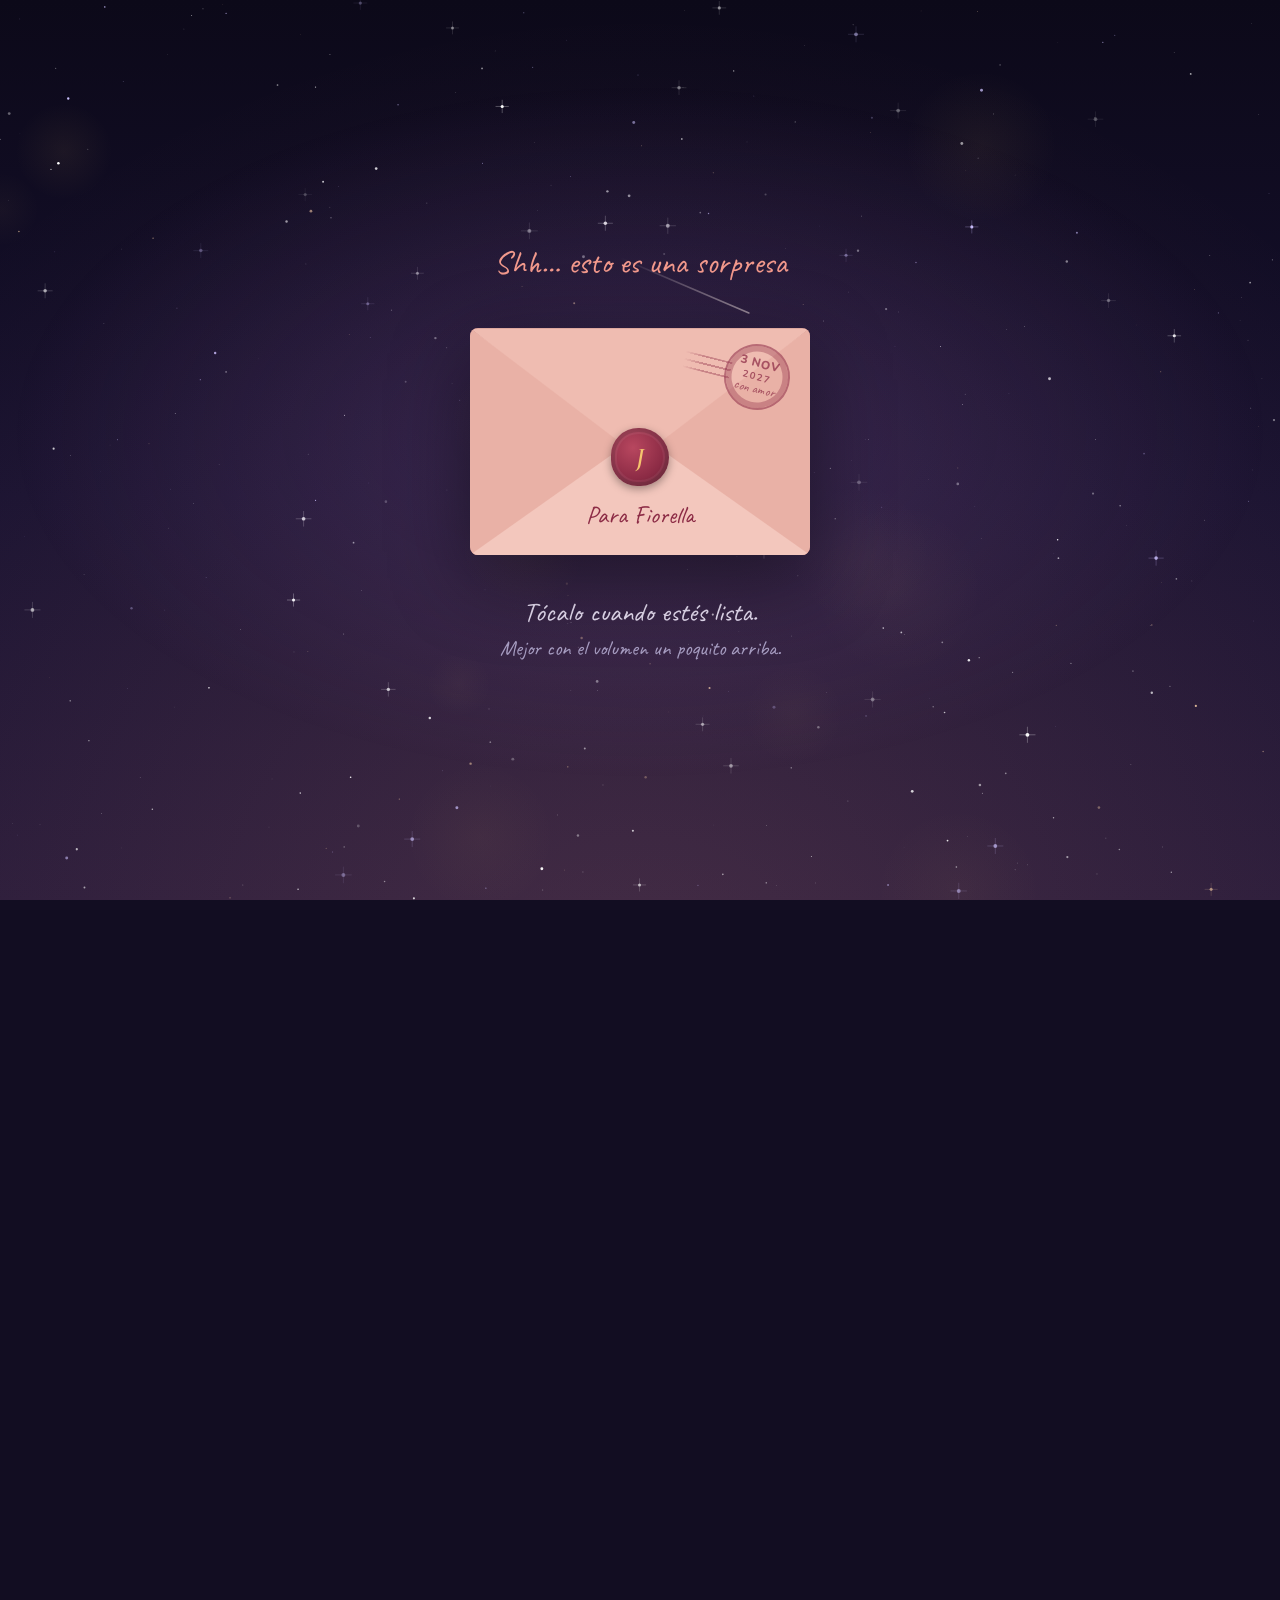
==== index.html @ 24f1ba69 "Personalize with her tastes and add the baby section Reasons, coupons, polaroids and star whispers n" ====
<!doctype html>
<html lang="es" class="bloqueado">
<head>
<meta charset="utf-8">
<meta name="viewport" content="width=device-width, initial-scale=1, viewport-fit=cover">
<title>Feliz cumpleaños, Fiorella</title>
<meta name="description" content="Una sorpresa de Josimar para Fiorella.">
<meta name="theme-color" content="#120d22">
<link rel="preconnect" href="https://fonts.googleapis.com">
<link rel="preconnect" href="https://fonts.gstatic.com" crossorigin>
<link rel="stylesheet" href="https://fonts.googleapis.com/css2?family=Caveat:wght@400;500;600;700&family=Cormorant+Garamond:ital,wght@0,500;0,600;1,400;1,500;1,600&family=Nunito:wght@400;600;700&display=swap">
<link rel="stylesheet" href="estilos.css">
</head>
<body>
<script>document.documentElement.classList.add('js');</script>

<canvas id="cielo" aria-hidden="true"></canvas>
<canvas id="fx" aria-hidden="true"></canvas>

<!-- El sobre: lo primero que ve -->
<div id="pantalla-sobre" class="pantalla-sobre">
  <p class="sobre-antes mano">Shh… esto es una sorpresa</p>
  <button id="sobre" class="sobre" type="button" aria-label="Abrir el sobre">
    <span class="sobre-fondo"></span>
    <span class="sobre-carta">
      <span class="mano">Feliz cumpleaños,<br>mi amor</span>
    </span>
    <span class="sobre-bolsillo"></span>
    <span class="sobre-frente"><span class="mano sobre-para">Para <span data-c="para">Fiorella</span></span></span>
    <span class="sobre-solapa"></span>
    <span class="sello"><span data-inicial="de">J</span></span>
    <span class="matasellos" id="matasellos" aria-hidden="true" hidden><b id="matasellos-dia">3 NOV</b><small id="matasellos-anio">2026</small><i>con amor</i></span>
  </button>
  <p class="sobre-pista mano">Tócalo cuando estés lista.<br><small>Mejor con el volumen un poquito arriba.</small></p>
</div>

<main id="historia">

  <section id="inicio" class="portada">
    <button id="luna" class="luna" type="button" aria-label="La luna"></button>
    <p class="portada-antes mano">Hoy el cielo está más bonito porque…</p>
    <h1 class="titulo">
      <span class="titulo-linea" data-letras>Feliz cumpleaños,</span>
      <span class="titulo-nombre" data-letras data-c="para">Fiorella</span>
    </h1>
    <svg class="trazo" viewBox="0 0 320 40" aria-hidden="true"><path pathLength="1" d="M8 26 C 60 8, 120 34, 170 20 S 270 6, 312 22"/></svg>
    <p class="portada-firma mano">con todo el amor del mundo, <span data-c="de">Josimar</span></p>
    <p class="portada-fecha" id="portada-fecha" hidden></p>
    <a class="bajar" href="#tiempo"><span>baja despacito</span><svg viewBox="0 0 24 24" aria-hidden="true"><path d="M6 9l6 6 6-6"/></svg></a>
  </section>

  <section id="tiempo" class="seccion">
    <header class="seccion-cabeza revela">
      <p class="antetitulo mano" id="tiempo-ante">un pequeño reloj</p>
      <h2 id="tiempo-titulo">Hoy el mundo celebra que existes</h2>
    </header>
    <div class="reloj-bloque revela">
      <p class="reloj-intro" id="reloj-intro"></p>
      <p class="edad" id="edad" hidden></p>
      <div class="reloj" id="reloj"></div>
      <p class="reloj-nota mano" id="reloj-nota"></p>
    </div>
</section>

  <section id="nosotros" class="seccion" hidden>
    <header class="seccion-cabeza revela">
      <p class="antetitulo mano" id="nosotros-ante">desde que empezamos</p>
      <h2>Nuestro primer año</h2>
    </header>
    <div class="reloj-bloque revela">
      <p class="reloj-intro">Llevamos juntos</p>
      <div class="reloj" id="reloj-juntos"></div>
      <p class="reloj-nota mano" id="juntos-nota"></p>
    </div>
    <ul class="cifras" id="cifras"></ul>
    <ol class="linea" id="linea"></ol>
  </section>

  <section id="razones" class="seccion">
    <header class="seccion-cabeza revela">
      <p class="antetitulo mano">no caben todas, pero lo intenté</p>
      <h2>Cosas que amo de ti</h2>
    </header>
    <div class="mazo-zona revela">
      <div class="mazo" id="mazo" aria-live="polite"></div>
      <div class="mazo-controles">
        <span class="mazo-cuenta" id="mazo-cuenta">1 de 14</span>
        <button class="boton boton-suave" id="mazo-sig" type="button">Siguiente</button>
      </div>
      <p class="pista mano">Desliza la tarjeta o tócala</p>
    </div>
  </section>

  <section id="recuerdos" class="seccion">
    <header class="seccion-cabeza revela">
      <p class="antetitulo mano">pedacitos de nosotros</p>
      <h2>Nuestros pequeños momentos</h2>
    </header>
    <div class="tablero" id="tablero"></div>
    <p class="pista mano">Toca una foto para darle la vuelta</p>
  </section>

  <section id="deseo" class="seccion deseo">
    <div class="deseo-luz" id="deseo-luz" aria-hidden="true"></div>
    <header class="seccion-cabeza revela">
      <p class="antetitulo mano">cierra los ojos un momento</p>
      <h2>Pide un deseo</h2>
      <p class="seccion-texto">Cuando lo tengas, sopla las velas. Puedes tocarlas una por una.</p>
    </header>
    <div class="pastel-zona revela">
      <div class="pastel" id="pastel">
        <div class="velas" id="velas"></div>
        <div class="piso piso-3"></div>
        <div class="piso piso-2"></div>
        <div class="piso piso-1"></div>
        <div class="plato"></div>
      </div>
    </div>
    <div class="deseo-acciones">
      <button class="boton boton-suave" id="microfono" type="button" hidden>Soplar de verdad, con el micrófono</button>
    </div>
    <div class="deseo-mensaje" id="deseo-mensaje" hidden>
      <p class="mano grande">¡Que se te cumpla!</p>
      <p>Y si ese deseo necesita ayuda, aquí estoy yo para ayudarte a cumplirlo.</p>
      <button class="boton boton-suave" id="reencender" type="button">Volver a encender las velas</button>
    </div>
  </section>

  <section id="regalo" class="seccion">
    <header class="seccion-cabeza revela">
      <p class="antetitulo mano">no es mucho, pero es de corazón</p>
      <h2>Algo para ti</h2>
    </header>
    <div class="regalo-zona revela">
      <div class="rayos" aria-hidden="true"></div>
      <button class="caja" id="caja" type="button" aria-label="Abrir el regalo">
        <span class="caja-tapa"><span class="lazo"></span></span>
        <span class="caja-base"></span>
      </button>
      <p class="regalo-pista mano" id="regalo-pista">Tócalo, a ver qué tiene…</p>
    </div>
    <div class="vales" id="vales" hidden></div>
    <p class="pista mano" id="vales-pista" hidden>Cada vale se canjea conmigo. Toca «Canjear» cuando quieras usar uno.</p>
  </section>

  <section id="bebe" class="seccion bebe" hidden>
    <header class="seccion-cabeza revela">
      <p class="antetitulo mano">este año no lo celebramos solos</p>
      <h2>Alguien más te está celebrando</h2>
    </header>
    <div class="bebe-tarjeta revela">
      <div class="monitor" aria-hidden="true">
        <svg viewBox="0 0 600 120" preserveAspectRatio="none"><path class="ecg-fondo" id="ecg-fondo"/><path class="ecg-luz" id="ecg-luz" pathLength="1"/></svg>
      </div>
      <p class="bebe-semanas"><b id="bebe-semanas">24</b> <span id="bebe-dias">semanas</span></p>
      <p class="bebe-texto" id="bebe-texto"></p>
      <p class="bebe-nota mano" id="bebe-nota"></p>
      <button class="boton boton-suave" id="latido" type="button">Escuchar cómo late</button>
    </div>
  </section>

  <section id="carta" class="seccion">
    <header class="seccion-cabeza revela">
      <p class="antetitulo mano">léela despacito</p>
      <h2>Una carta para ti</h2>
    </header>
    <article class="papel" id="papel"></article>
  </section>

  <section id="final" class="seccion final">
    <header class="seccion-cabeza revela">
      <p class="antetitulo mano">mira hacia arriba</p>
      <h2>Nuestro cielo</h2>
      <p class="seccion-texto">Cada estrella tiene algo que decirte. Tócalas.</p>
    </header>
    <div class="constelacion" id="constelacion">
      <canvas id="estrellas" aria-hidden="true"></canvas>
      <div class="susurro" id="susurro" role="status" hidden></div>
      <div class="final-texto" id="final-texto" hidden>
        <p class="final-titulo" id="final-titulo"></p>
        <p class="final-sub mano" id="final-sub"></p>
      </div>
    </div>
    <div class="final-acciones">
      <button class="boton" id="ultima" type="button">Una última cosa…</button>
      <button class="boton boton-suave" id="otra-vez" type="button" hidden>Escuchar nuestra canción otra vez</button>
    </div>
  </section>

  <footer class="pie">
    <p class="mano">Hecho con muchísimo amor por <span data-c="de">Josimar</span>, para <span data-c="para">Fiorella</span>.</p>
  </footer>
</main>

<button id="musica" class="musica" type="button" aria-label="Música" aria-pressed="false" hidden>
  <span class="barras" aria-hidden="true"><i></i><i></i><i></i><i></i></span>
</button>
<div id="aviso" class="aviso" role="status" aria-live="polite"></div>

<script src="contenido.js"></script>
<script src="app.js"></script>
</body>
</html>
---- estilos.css ----
/* Una sola noche que se recorre bajando: cada sección es un objeto de papel
   (sobre, tarjetas, polaroids, pastel, caja, carta) flotando en el mismo cielo. */
:root {
  color-scheme: dark;

  --noche: #120d22;
  --noche-2: #1f1838;
  --noche-3: #2c2350;
  --vela: #f5c46e;
  --rubor: #f2998c;
  --vino: #8c2b45;
  --lavanda: #b8a9e0;
  --menta: #9fd6c8;
  --luz: #fff4e6;
  --texto: #e9e0f5;
  --tenue: #a99fc4;
  --linea: rgba(184, 169, 224, 0.22);
  --vidrio: rgba(255, 255, 255, 0.045);

  --papel: #fbf2e6;
  --papel-rosa: #fbe1da;
  --papel-lila: #ece4fb;
  --polaroid: #fffaf3;
  --tinta: #3b2748;
  --tinta-suave: #6d5a7d;

  --sobre: #f3c7bd;
  --sobre-2: #e9b1a6;
  --sobre-solapa: #efbcb1;
  --sobre-in: #a86a6c;

  --crema: #fff3e3;
  --pastel-1: #d9767c;
  --pastel-2: #ef9f98;
  --pastel-3: #f8cfc4;

  --f-display: "Cormorant Garamond", "Cormorant", Garamond, "Times New Roman", serif;
  --f-mano: "Caveat", "Segoe Print", "Bradley Hand", "Comic Sans MS", cursive;
  --f-texto: "Nunito", "Segoe UI", system-ui, -apple-system, sans-serif;
}

*, *::before, *::after { box-sizing: border-box; }
[hidden] { display: none !important; }

html { background: var(--noche); scroll-behavior: smooth; }
body {
  margin: 0;
  background: var(--noche);
  color: var(--texto);
  font-family: var(--f-texto);
  font-size: 1rem;
  line-height: 1.6;
  -webkit-font-smoothing: antialiased;
  -webkit-tap-highlight-color: transparent;
  touch-action: manipulation;
}
img { max-width: 100%; display: block; }
button { font: inherit; color: inherit; }
.mano { font-family: var(--f-mano); }
.sr { position: absolute; width: 1px; height: 1px; overflow: hidden; clip: rect(0 0 0 0); white-space: nowrap; }

html.bloqueado { overflow: hidden; }
html.bloqueado body { overflow: hidden; }
html.js.bloqueado main { visibility: hidden; }

/* Lienzos */
#cielo, #fx {
  position: fixed;
  inset: 0;
  width: 100%;
  height: 100%;
  display: block;
  pointer-events: none;
}
#cielo { z-index: 0; }
#fx { z-index: 55; }

main {
  position: relative;
  z-index: 1;
  overflow-x: clip;
  padding-left: max(16px, env(safe-area-inset-left, 0px));
  padding-right: max(16px, env(safe-area-inset-right, 0px));
}

/* ───────────── El sobre ───────────── */
.pantalla-sobre {
  position: fixed;
  inset: 0;
  z-index: 50;
  display: flex;
  flex-direction: column;
  align-items: center;
  justify-content: center;
  gap: clamp(22px, 5vh, 40px);
  padding: max(24px, env(safe-area-inset-top, 0px)) max(16px, env(safe-area-inset-right, 0px)) max(24px, env(safe-area-inset-bottom, 0px)) max(16px, env(safe-area-inset-left, 0px));
  background: radial-gradient(ellipse 70% 55% at 50% 48%, rgba(120, 80, 160, 0.28), transparent 70%);
  text-align: center;
  transition: opacity 1s ease, transform 1.2s cubic-bezier(.2, .8, .2, 1);
}
.pantalla-sobre.saliendo { opacity: 0; transform: scale(1.08); pointer-events: none; }

.sobre-antes {
  margin: 0;
  font-size: clamp(1.5rem, 5.5vw, 2rem);
  color: var(--rubor);
  animation: aparece-suave 1.4s ease .3s backwards;
}
.sobre-pista {
  margin: 0;
  font-size: clamp(1.35rem, 5vw, 1.7rem);
  line-height: 1.25;
  color: var(--texto);
  animation: aparece-suave 1.4s ease 1.2s backwards;
}
.sobre-pista small { font-size: .78em; color: var(--tenue); }
.abriendo .sobre-pista, .abriendo .sobre-antes { opacity: 0; transition: opacity .4s; }

.sobre {
  position: relative;
  width: min(80vw, 340px);
  aspect-ratio: 3 / 2;
  padding: 0;
  border: 0;
  background: none;
  cursor: pointer;
  perspective: 1100px;
  animation: flotar 4.5s ease-in-out infinite, aparece-suave 1.2s ease .6s backwards;
  filter: drop-shadow(0 24px 40px rgba(0, 0, 0, .45));
}
.sobre:focus-visible { outline: 2px solid var(--vela); outline-offset: 10px; border-radius: 10px; }
.abriendo .sobre { animation: none; }

.sobre > span { position: absolute; display: block; }
.sobre-fondo { inset: 0; background: var(--sobre-in); border-radius: 8px; }
.sobre-carta {
  left: 7%; right: 7%; top: 6%; bottom: 6%;
  z-index: 2;
  display: grid !important;
  place-items: center;
  background: var(--papel);
  border-radius: 4px;
  color: var(--tinta);
  font-size: clamp(1.25rem, 5vw, 1.6rem);
  line-height: 1.15;
  transition: transform 1s cubic-bezier(.2, .8, .2, 1) .6s;
}
.sobre-bolsillo {
  inset: 0;
  z-index: 3;
  background: var(--sobre-2);
  border-radius: 8px;
  clip-path: polygon(0 0, 50% 54%, 100% 0, 100% 100%, 0 100%);
}
.sobre-frente {
  inset: 0;
  z-index: 4;
  background: var(--sobre);
  border-radius: 0 0 8px 8px;
  clip-path: polygon(0 100%, 50% 47%, 100% 100%);
}
.sobre-para {
  position: absolute;
  left: 0; right: 0; bottom: 9%;
  font-size: clamp(1.2rem, 4.8vw, 1.55rem);
  color: var(--vino);
}
.sobre-solapa {
  left: 0; right: 0; top: 0;
  height: 57%;
  z-index: 5;
  background: var(--sobre-solapa);
  border-radius: 8px 8px 0 0;
  clip-path: polygon(0 0, 100% 0, 50% 100%);
  transform-origin: 50% 0;
  transition: transform .75s cubic-bezier(.4, .1, .3, 1) .2s, z-index 0s linear .55s, filter .75s .2s;
}
.sello {
  left: 50%; top: 57%;
  z-index: 6;
  width: 58px; height: 58px;
  margin: -29px 0 0 -29px;
  display: grid !important;
  place-items: center;
  border-radius: 48% 52% 50% 46%;
  background: radial-gradient(circle at 38% 34%, #b8475f, var(--vino) 60%, #5e1a2e);
  box-shadow: 0 3px 8px rgba(0, 0, 0, .35), inset 0 0 0 4px rgba(0, 0, 0, .12), inset 0 0 0 6px rgba(255, 255, 255, .06);
  color: var(--vela);
  font-family: var(--f-display);
  font-style: italic;
  font-weight: 600;
  font-size: 1.7rem;
  line-height: 1;
  animation: latido 2.4s ease-in-out infinite;
}
.abriendo .sello { animation: sello-fuera .55s cubic-bezier(.5, 0, .7, .4) forwards; }
.abriendo .sobre-solapa { transform: rotateX(180deg); z-index: 1; filter: brightness(.82); }
.abriendo .sobre-carta { transform: translateY(-58%); }

/* ───────────── Portada ───────────── */
.portada {
  position: relative;
  min-height: 92svh;
  display: flex;
  flex-direction: column;
  align-items: center;
  justify-content: center;
  gap: 10px;
  padding-block: 18vh 12vh;
  text-align: center;
}
.portada-antes {
  margin: 0;
  font-size: clamp(1.45rem, 5vw, 2rem);
  color: var(--rubor);
  opacity: 0;
}
.abierto .portada-antes { animation: aparece-suave 1.2s ease .2s forwards; }

.titulo {
  margin: 0;
  font-family: var(--f-display);
  font-weight: 500;
  font-style: italic;
  line-height: 1;
  text-wrap: balance;
}
.titulo-linea {
  display: block;
  font-size: clamp(2.3rem, 8.5vw, 4.8rem);
  color: var(--luz);
  letter-spacing: .005em;
}
.titulo-nombre {
  display: block;
  margin-top: .05em;
  font-size: clamp(4.4rem, 20vw, 10.5rem);
  font-weight: 600;
  line-height: .95;
  color: var(--vela);
  text-shadow: 0 0 34px rgba(245, 196, 110, .35);
}
.palabra { display: inline-block; white-space: nowrap; }
.letra { display: inline-block; }
html.js .letra { opacity: 0; transform: translateY(.45em) rotate(7deg); filter: blur(6px); }
.abierto .letra {
  animation: letra-entra 1s cubic-bezier(.2, .9, .3, 1.15) forwards;
  animation-delay: calc(var(--i) * 45ms + .55s);
}
.abierto .titulo-nombre .letra {
  animation: letra-entra 1.1s cubic-bezier(.2, .9, .3, 1.2) forwards, brillo 5s ease-in-out infinite;
  animation-delay: calc(var(--i) * 85ms + 1.35s), calc(var(--i) * 140ms + 3.4s);
}

.trazo { width: min(70vw, 320px); height: auto; margin-top: -4px; overflow: visible; }
.trazo path {
  fill: none;
  stroke: var(--rubor);
  stroke-width: 3;
  stroke-linecap: round;
  stroke-dasharray: 1;
  stroke-dashoffset: 1;
}
.abierto .trazo path { animation: dibujar 1.4s cubic-bezier(.6, 0, .3, 1) 2.3s forwards; }

.portada-firma {
  margin: 4px 0 0;
  font-size: clamp(1.4rem, 5vw, 1.9rem);
  color: var(--texto);
  opacity: 0;
}
.abierto .portada-firma { animation: aparece-suave 1.4s ease 3s forwards; }

.bajar {
  position: absolute;
  bottom: 3vh;
  left: 50%;
  transform: translateX(-50%);
  display: flex;
  flex-direction: column;
  align-items: center;
  gap: 2px;
  color: var(--tenue);
  text-decoration: none;
  font-family: var(--f-mano);
  font-size: 1.2rem;
  opacity: 0;
}
.abierto .bajar { animation: aparece-suave 1s ease 4s forwards; }
.bajar svg { width: 22px; height: 22px; fill: none; stroke: currentColor; stroke-width: 2; stroke-linecap: round; stroke-linejoin: round; animation: rebote 1.8s ease-in-out infinite; }
.bajar:focus-visible { outline: 2px solid var(--vela); outline-offset: 6px; border-radius: 8px; }

.luna {
  position: absolute;
  top: max(5vh, 28px);
  right: max(6vw, 8px);
  width: clamp(58px, 14vw, 98px);
  aspect-ratio: 1;
  padding: 0;
  border: 0;
  border-radius: 50%;
  cursor: pointer;
  background:
    radial-gradient(circle at 64% 30%, rgba(196, 170, 120, .45) 0 7%, transparent 8%),
    radial-gradient(circle at 34% 62%, rgba(196, 170, 120, .4) 0 10%, transparent 11%),
    radial-gradient(circle at 60% 72%, rgba(196, 170, 120, .3) 0 5%, transparent 6%),
    radial-gradient(circle at 36% 34%, #fffbea, #f4e4ba 55%, #d6bf8a);
  box-shadow: 0 0 40px 10px rgba(255, 236, 190, .22), 0 0 130px 40px rgba(255, 236, 190, .1);
  transition: transform .4s cubic-bezier(.3, 1.6, .5, 1);
}
.luna:hover { transform: scale(1.06); }
.luna.toque { animation: toque-luna .5s ease; }
.luna:focus-visible { outline: 2px solid var(--vela); outline-offset: 6px; }

/* ───────────── Secciones ───────────── */
.seccion {
  position: relative;
  max-width: 1040px;
  margin-inline: auto;
  padding-block: clamp(72px, 13vh, 140px);
  display: flex;
  flex-direction: column;
  align-items: center;
  gap: clamp(24px, 4vh, 36px);
}
.seccion-cabeza {
  display: flex;
  flex-direction: column;
  align-items: center;
  gap: 6px;
  text-align: center;
}
.antetitulo { margin: 0; font-size: clamp(1.35rem, 4.6vw, 1.7rem); color: var(--rubor); line-height: 1.2; }
.seccion-cabeza h2 {
  margin: 0;
  font-family: var(--f-display);
  font-style: italic;
  font-weight: 500;
  font-size: clamp(2.4rem, 8vw, 4rem);
  line-height: 1.02;
  color: var(--luz);
  text-wrap: balance;
}
.seccion-texto { margin: 8px 0 0; max-width: 44ch; color: var(--tenue); text-wrap: pretty; }
.pista { margin: 0; text-align: center; font-size: 1.3rem; color: var(--tenue); line-height: 1.3; }

html.js .revela { opacity: 0; transform: translateY(28px); transition: opacity 1s ease, transform 1.1s cubic-bezier(.2, .8, .2, 1); }
html.js .revela.visible { opacity: 1; transform: none; }

.boton {
  display: inline-flex;
  align-items: center;
  justify-content: center;
  gap: 8px;
  min-height: 48px;
  padding: 12px 26px;
  border: 0;
  border-radius: 999px;
  background: linear-gradient(135deg, var(--vela), var(--rubor));
  color: var(--noche);
  font-weight: 700;
  font-size: 1rem;
  letter-spacing: .01em;
  cursor: pointer;
  box-shadow: 0 10px 30px rgba(242, 153, 140, .25);
  transition: transform .2s ease, box-shadow .2s ease, background .2s ease;
}
.boton:hover { transform: translateY(-2px); box-shadow: 0 14px 36px rgba(242, 153, 140, .35); }
.boton:active { transform: scale(.97); }
.boton:focus-visible { outline: 2px solid var(--luz); outline-offset: 3px; }
.boton-suave {
  background: var(--vidrio);
  color: var(--luz);
  border: 1px solid var(--linea);
  box-shadow: none;
}
.boton-suave:hover { background: rgba(255, 255, 255, .09); box-shadow: none; }

/* ───────────── Reloj ───────────── */
.reloj-bloque { display: flex; flex-direction: column; align-items: center; gap: 14px; width: 100%; text-align: center; }
.reloj-intro { margin: 0; font-size: 1.08rem; color: var(--texto); max-width: 40ch; text-wrap: balance; }
.reloj {
  display: grid;
  grid-template-columns: repeat(var(--n, 3), minmax(0, 1fr));
  gap: clamp(8px, 2.4vw, 14px);
  width: min(100%, 540px);
}
.unidad {
  display: flex;
  flex-direction: column;
  align-items: center;
  gap: 2px;
  min-width: 0;
  padding: 16px 4px 12px;
  border: 1px solid var(--linea);
  border-radius: 16px;
  background: var(--vidrio);
}
.unidad b {
  font-family: var(--f-display);
  font-weight: 600;
  font-size: clamp(2rem, 9vw, 3.4rem);
  line-height: 1;
  color: var(--vela);
  font-variant-numeric: tabular-nums lining-nums;
}
.unidad span { font-size: .72rem; letter-spacing: .14em; text-transform: uppercase; color: var(--tenue); }
.unidad.late b { animation: tic .5s ease; }
.reloj-nota { margin: 0; font-size: clamp(1.3rem, 4.6vw, 1.55rem); color: var(--rubor); max-width: 30ch; line-height: 1.25; text-wrap: balance; }
.edad { margin: 0; font-family: var(--f-mano); font-size: clamp(2rem, 8vw, 2.8rem); color: var(--vela); line-height: 1; }
.cifras {
  display: grid;
  grid-template-columns: repeat(auto-fit, minmax(min(100%, 150px), 1fr));
  gap: 12px;
  width: min(100%, 760px);
  margin: 10px 0 0;
  padding: 0;
  list-style: none;
}
.cifra {
  display: flex;
  flex-direction: column;
  align-items: center;
  gap: 4px;
  min-width: 0;
  padding: 18px 12px 16px;
  border: 1px solid var(--linea);
  border-radius: 16px;
  background: var(--vidrio);
  text-align: center;
}
.cifra b { font-family: var(--f-display); font-weight: 600; font-size: clamp(2.2rem, 8vw, 2.8rem); line-height: 1; color: var(--vela); font-variant-numeric: lining-nums; }
.cifra span { font-size: .86rem; line-height: 1.35; color: var(--tenue); text-wrap: balance; }
html.js .cifra { opacity: 0; transform: translateY(20px) scale(.96); }
html.js .cifra.visible { opacity: 1; transform: none; transition: opacity .8s ease calc(var(--i) * 110ms), transform .9s cubic-bezier(.3, 1.4, .5, 1) calc(var(--i) * 110ms); }

/* ───────────── Línea del tiempo ───────────── */
.linea {
  --avance: 0;
  --eje: 15px;
  position: relative;
  display: flex;
  flex-direction: column;
  gap: clamp(26px, 5vh, 44px);
  width: min(100%, 820px);
  margin: clamp(24px, 5vh, 48px) 0 0;
  padding: 0;
  list-style: none;
}
.linea::before, .linea::after {
  content: "";
  position: absolute;
  left: var(--eje);
  top: 10px;
  width: 2px;
  margin-left: -1px;
  border-radius: 2px;
}
.linea::before { bottom: 10px; background: var(--linea); }
.linea::after {
  height: calc((100% - 20px) * var(--avance));
  background: linear-gradient(var(--vela), var(--rubor));
  box-shadow: 0 0 12px rgba(245, 196, 110, .6);
}
.hito { position: relative; padding-left: calc(var(--eje) + 30px); }
.hito-punto {
  position: absolute;
  left: var(--eje);
  top: 22px;
  z-index: 1;
  width: 18px;
  height: 18px;
  margin: -9px 0 0 -9px;
  border: 2px solid var(--tenue);
  border-radius: 50%;
  background: var(--noche-2);
  transition: background .6s ease, border-color .6s ease, box-shadow .6s ease, transform .6s cubic-bezier(.3, 1.6, .5, 1);
}
.hito.visible .hito-punto {
  border-color: var(--vela);
  background: var(--vela);
  box-shadow: 0 0 0 6px rgba(245, 196, 110, .14), 0 0 22px rgba(245, 196, 110, .7);
  transform: scale(1.1);
}
.hito-tarjeta {
  display: flex;
  flex-direction: column;
  gap: 4px;
  padding: 16px 20px 18px;
  border: 1px solid var(--linea);
  border-radius: 18px;
  background: var(--vidrio);
}
.hito-fecha { font-family: var(--f-mano); font-size: 1.35rem; line-height: 1.1; color: var(--rubor); }
.hito-titulo { margin: 0; font-family: var(--f-display); font-style: italic; font-weight: 600; font-size: clamp(1.6rem, 5.6vw, 2.15rem); line-height: 1.08; color: var(--luz); text-wrap: balance; }
.hito-texto { margin: 2px 0 0; color: var(--texto); text-wrap: pretty; }
.hito-foto { width: min(220px, 70%); margin-top: 10px; padding: 8px 8px 22px; background: var(--polaroid); border-radius: 3px; transform: rotate(-2deg); box-shadow: 0 12px 26px rgba(0, 0, 0, .4); }
.hito-foto img { width: 100%; aspect-ratio: 1; object-fit: cover; }
.hito.destacado .hito-tarjeta {
  border-color: rgba(245, 196, 110, .5);
  background: linear-gradient(150deg, rgba(140, 43, 69, .45), rgba(44, 35, 80, .55));
  box-shadow: 0 0 40px rgba(242, 153, 140, .18);
}
.hito.destacado .hito-punto { width: 24px; height: 24px; margin: -12px 0 0 -12px; border-color: var(--rubor); }
.hito.destacado.visible .hito-punto { background: var(--rubor); border-color: var(--rubor); animation: latido 2.2s ease-in-out infinite; }
.hito.abierto-futuro .hito-tarjeta { border-style: dashed; background: transparent; }
.hito.abierto-futuro .hito-punto { border-style: dashed; }
html.js .hito .hito-tarjeta { opacity: 0; transform: translateX(26px); transition: opacity .9s ease, transform 1s cubic-bezier(.2, .8, .2, 1); }
html.js .hito.visible .hito-tarjeta { opacity: 1; transform: none; }

@media (min-width: 760px) {
  .linea { --eje: 50%; }
  .hito { width: 50%; padding-left: 0; padding-right: 44px; text-align: right; }
  .hito .hito-tarjeta { align-items: flex-end; }
  .hito .hito-punto { left: 100%; }
  .hito:nth-child(even) { align-self: flex-end; padding-left: 44px; padding-right: 0; text-align: left; }
  .hito:nth-child(even) .hito-tarjeta { align-items: flex-start; }
  .hito:nth-child(even) .hito-punto { left: 0; }
  html.js .hito:nth-child(odd) .hito-tarjeta { transform: translateX(-26px); }
  html.js .hito.visible .hito-tarjeta { transform: none; }
}

/* Matasellos del sobre y fecha de la portada */
.matasellos {
  right: 6%;
  top: 7%;
  z-index: 7;
  width: 66px;
  height: 66px;
  display: flex !important;
  flex-direction: column;
  align-items: center;
  justify-content: center;
  border: 2px solid rgba(140, 43, 69, .55);
  border-radius: 50%;
  box-shadow: inset 0 0 0 4px transparent, inset 0 0 0 5.5px rgba(140, 43, 69, .35);
  color: rgba(140, 43, 69, .72);
  line-height: 1;
  transform: rotate(14deg);
  transition: opacity .3s ease;
}
.matasellos[hidden] { display: none !important; }
.matasellos::before {
  content: "";
  position: absolute;
  right: calc(100% - 4px);
  top: 50%;
  width: 48px;
  height: 17px;
  transform: translateY(-50%);
  background: repeating-linear-gradient(to bottom, rgba(140, 43, 69, .38) 0 2px, transparent 2px 7.5px);
  -webkit-mask: linear-gradient(90deg, transparent, #000 40%);
  mask: linear-gradient(90deg, transparent, #000 40%);
}
.matasellos b { font-family: var(--f-texto); font-weight: 800; font-size: .74rem; letter-spacing: .06em; }
.matasellos small { margin-top: 2px; font-family: var(--f-texto); font-weight: 700; font-size: .6rem; letter-spacing: .12em; }
.matasellos i { margin-top: 1px; font-family: var(--f-mano); font-style: normal; font-size: .85rem; }
.abriendo .matasellos { opacity: 0; }

.portada-fecha {
  display: flex;
  align-items: center;
  gap: 12px;
  margin: 14px 0 0;
  font-size: .74rem;
  font-weight: 700;
  letter-spacing: .3em;
  text-transform: uppercase;
  color: var(--tenue);
  opacity: 0;
}
.portada-fecha::before, .portada-fecha::after { content: ""; width: 28px; height: 1px; background: currentColor; opacity: .6; }
.abierto .portada-fecha { animation: aparece-suave 1.4s ease 3.4s forwards; }

/* ───────────── Mazo de razones ───────────── */
.mazo-zona { display: flex; flex-direction: column; align-items: center; gap: 18px; width: 100%; }
.mazo { position: relative; width: min(84vw, 340px); max-width: 100%; aspect-ratio: 4 / 5; }
.tarjeta {
  position: absolute;
  inset: 0;
  display: flex;
  flex-direction: column;
  justify-content: space-between;
  padding: clamp(22px, 7vw, 32px) clamp(20px, 6vw, 30px);
  border-radius: 20px;
  background: var(--papel);
  color: var(--tinta);
  box-shadow: 0 22px 44px rgba(0, 0, 0, .38), inset 0 1px 0 rgba(255, 255, 255, .6);
  touch-action: pan-y;
  user-select: none;
  -webkit-user-select: none;
  cursor: grab;
  transition: transform .5s cubic-bezier(.2, .8, .2, 1), opacity .35s ease;
  will-change: transform;
}
.tarjeta:active { cursor: grabbing; }
.tarjeta.arrastrando { transition: none; }
.tarjeta.t1 { background: var(--papel-rosa); }
.tarjeta.t2 { background: var(--papel-lila); }
.tarjeta-num { font-size: .76rem; font-weight: 700; letter-spacing: .14em; text-transform: uppercase; color: var(--tinta-suave); }
.tarjeta-texto { margin: 0; font-family: var(--f-mano); font-weight: 600; font-size: clamp(1.75rem, 7.4vw, 2.35rem); line-height: 1.12; text-wrap: pretty; }
.tarjeta-pie { display: flex; justify-content: space-between; align-items: flex-end; font-family: var(--f-mano); font-size: 1.2rem; color: var(--tinta-suave); }
.tarjeta-pie svg { width: 30px; height: 30px; fill: var(--rubor); }
.tarjeta-final { background: linear-gradient(160deg, var(--vino), var(--noche-3)); color: var(--luz); }
.tarjeta-final .tarjeta-num, .tarjeta-final .tarjeta-pie { color: var(--rubor); }
.tarjeta-final .tarjeta-pie svg { fill: var(--vela); }
.mazo-controles { display: flex; align-items: center; gap: 18px; }
.mazo-cuenta { font-size: .9rem; color: var(--tenue); font-variant-numeric: tabular-nums; min-width: 4.5em; text-align: right; }

/* ───────────── Polaroids ───────────── */
.tablero {
  display: grid;
  grid-template-columns: repeat(2, minmax(0, 1fr));
  gap: clamp(18px, 5vw, 40px) clamp(14px, 4vw, 34px);
  width: min(100%, 880px);
  padding-top: 10px;
}
@media (min-width: 720px) { .tablero { grid-template-columns: repeat(3, minmax(0, 1fr)); } }
.pola {
  position: relative;
  display: block;
  width: 100%;
  padding: 0;
  border: 0;
  background: none;
  cursor: pointer;
  perspective: 1200px;
  transform: rotate(var(--r)) translateY(var(--y));
  transition: transform .6s cubic-bezier(.3, 1.3, .5, 1);
}
html.js .pola { opacity: 0; transform: rotate(calc(var(--r) * 3)) translateY(50px) scale(.9); }
html.js .pola.visible { opacity: 1; transform: rotate(var(--r)) translateY(var(--y)); transition: transform .9s cubic-bezier(.3, 1.3, .5, 1) calc(var(--i) * 90ms), opacity .6s ease calc(var(--i) * 90ms); }
html.js .pola.visible:hover, html.js .pola.visible.volteada { transform: rotate(0deg) translateY(-6px) scale(1.04); z-index: 2; transition-delay: 0s; }
.pola:focus-visible { outline: 2px solid var(--vela); outline-offset: 6px; border-radius: 6px; }
.pola::before {
  content: "";
  position: absolute;
  top: -11px;
  left: 50%;
  z-index: 3;
  width: 72px;
  height: 22px;
  transform: translateX(-50%) rotate(var(--cinta, -4deg));
  background: rgba(255, 238, 200, .55);
  box-shadow: 0 1px 2px rgba(0, 0, 0, .12);
}
.pola-in {
  position: relative;
  display: block;
  aspect-ratio: .82;
  transform-style: preserve-3d;
  transition: transform .9s cubic-bezier(.3, .8, .3, 1);
}
.volteada .pola-in { transform: rotateY(180deg); }
.cara, .dorso {
  position: absolute;
  inset: 0;
  display: flex;
  flex-direction: column;
  backface-visibility: hidden;
  -webkit-backface-visibility: hidden;
  background: var(--polaroid);
  border-radius: 3px;
  box-shadow: 0 18px 34px rgba(0, 0, 0, .4);
}
.cara { padding: 8% 8% 0; }
.cara-img {
  display: grid;
  place-items: center;
  aspect-ratio: 1;
  overflow: hidden;
  background: var(--tono);
}
.cara-img img { width: 100%; height: 100%; object-fit: cover; filter: sepia(.9) brightness(1.7) contrast(.55) blur(2px); transition: filter 2.6s ease .4s; }
.pola.visible .cara-img img { filter: none; }
.cara-pie {
  flex: 1;
  display: grid;
  place-items: center;
  padding: 4px 2px;
  font-family: var(--f-mano);
  font-size: clamp(1.05rem, 3.8vw, 1.4rem);
  line-height: 1.05;
  color: var(--tinta);
  text-align: center;
}
.dorso {
  transform: rotateY(180deg);
  justify-content: center;
  align-items: center;
  gap: 10px;
  padding: 12%;
  background-color: var(--papel);
  background-image: repeating-linear-gradient(to bottom, transparent 0 25px, rgba(110, 130, 190, .18) 25px 26px);
  color: var(--tinta);
  text-align: center;
}
.dorso .detras { display: block; font-family: var(--f-mano); font-size: clamp(1.1rem, 4vw, 1.45rem); line-height: 1.15; }
.dorso svg { width: 22px; height: 22px; fill: var(--rubor); flex: none; }
.garabato { width: 76%; height: auto; overflow: visible; }
.garabato * { fill: none; stroke: var(--tinta); stroke-width: 2.6; stroke-linecap: round; stroke-linejoin: round; }
.garabato .relleno { fill: var(--rubor); stroke: none; }
html.js .garabato *:not(.relleno) { stroke-dasharray: 1; stroke-dashoffset: 1; }
html.js .garabato .relleno { opacity: 0; transition: opacity .8s ease 1.6s; }
.pola.visible .garabato *:not(.relleno) { stroke-dashoffset: 0; transition: stroke-dashoffset 1.8s cubic-bezier(.5, 0, .3, 1) calc(var(--i) * 90ms + .3s); }
.pola.visible .garabato .relleno { opacity: 1; }

/* ───────────── Pastel ───────────── */
.deseo { isolation: isolate; }
.deseo-luz {
  position: absolute;
  left: 50%;
  top: 58%;
  z-index: -1;
  width: min(900px, 170vw);
  aspect-ratio: 1;
  transform: translate(-50%, -50%);
  background: radial-gradient(circle, rgba(245, 196, 110, .3), rgba(245, 196, 110, .08) 34%, transparent 64%);
  opacity: var(--brillo, 1);
  transition: opacity 1.2s ease;
  pointer-events: none;
}
.pastel-zona { padding-top: 70px; }
.pastel { position: relative; display: flex; flex-direction: column; align-items: center; width: min(78vw, 300px); }
.velas {
  position: relative;
  z-index: 2;
  display: flex;
  justify-content: center;
  align-items: flex-end;
  gap: var(--hueco, 10px);
  width: 76%;
  height: 52px;
  margin-bottom: -8px;
}
.vela {
  position: relative;
  flex: none;
  width: 12px;
  height: 46px;
  padding: 0;
  border: 0;
  border-radius: 3px 3px 2px 2px;
  background: repeating-linear-gradient(135deg, var(--luz) 0 5px, var(--rubor) 5px 10px);
  cursor: pointer;
  box-shadow: inset -2px 0 0 rgba(0, 0, 0, .1);
}
.vela::before {
  content: "";
  position: absolute;
  left: 50%;
  bottom: 100%;
  width: 2px;
  height: 7px;
  margin-left: -1px;
  background: #3d2a28;
  border-radius: 1px;
}
.vela::after { content: ""; position: absolute; inset: -44px -6px -6px; }
.vela:focus-visible { outline: 2px solid var(--vela); outline-offset: 4px; }
.llama {
  position: absolute;
  left: 50%;
  bottom: calc(100% + 4px);
  width: 15px;
  height: 26px;
  margin-left: -7.5px;
  border-radius: 50% 50% 50% 50% / 62% 62% 38% 38%;
  background: radial-gradient(ellipse at 50% 76%, #fffbe6 0 18%, #ffd36e 42%, #ff9b3d 76%, rgba(255, 120, 40, 0) 100%);
  box-shadow: 0 0 14px 5px rgba(255, 190, 90, .5), 0 0 46px 16px rgba(255, 170, 70, .2);
  transform-origin: 50% 90%;
  animation: llama 1.3s ease-in-out infinite alternate;
  animation-delay: var(--d, 0s);
  transition: opacity .3s ease, transform .3s ease;
}
.humo {
  position: absolute;
  left: 50%;
  bottom: calc(100% + 8px);
  width: 8px;
  height: 8px;
  margin-left: -4px;
  border-radius: 50%;
  background: rgba(225, 220, 240, .55);
  filter: blur(2px);
  opacity: 0;
  pointer-events: none;
}
.vela.inclinada .llama { transform: skewX(-24deg) scale(.85, .7); }
.vela.apagada { cursor: default; }
.vela.apagada .llama { opacity: 0; transform: scale(.1) translateY(6px); animation: none; }
.vela.apagada .humo { animation: humo 2s ease-out forwards; }
.vela.apagada .humo:nth-child(3) { animation-delay: .25s; }
.piso {
  position: relative;
  height: clamp(48px, 13vw, 66px);
  border-radius: 12px 12px 10px 10px;
  box-shadow: inset 0 -9px 0 rgba(0, 0, 0, .09), inset 6px 0 0 rgba(255, 255, 255, .08);
}
.piso::before {
  content: "";
  position: absolute;
  left: -2px; right: -2px; top: -2px;
  height: 26px;
  border-radius: 12px 12px 0 0;
  background:
    radial-gradient(circle at 12px 16px, var(--crema) 9px, transparent 10px) 0 0 / 30px 28px repeat-x,
    radial-gradient(circle at 20px 18px, var(--crema) 6px, transparent 7px) 9px 0 / 46px 30px repeat-x,
    linear-gradient(var(--crema), var(--crema)) top / 100% 14px no-repeat;
}
.piso::after {
  content: "";
  position: absolute;
  inset: 28px 10% 12px;
  background:
    radial-gradient(circle, var(--vela) 2px, transparent 2.5px) 0 0 / 34px 18px,
    radial-gradient(circle, var(--menta) 2px, transparent 2.5px) 15px 9px / 40px 18px,
    radial-gradient(circle, var(--luz) 1.6px, transparent 2px) 7px 4px / 26px 16px;
  opacity: .9;
}
.piso-3 { width: 62%; background: var(--pastel-3); z-index: 1; }
.piso-2 { width: 82%; background: var(--pastel-2); }
.piso-1 { width: 100%; background: var(--pastel-1); }
.plato {
  width: 118%;
  height: 16px;
  margin-top: -4px;
  border-radius: 50%;
  background: linear-gradient(var(--texto), var(--tenue));
  box-shadow: 0 14px 30px rgba(0, 0, 0, .45);
}
.deseo-acciones { display: flex; justify-content: center; }
.deseo-mensaje {
  display: flex;
  flex-direction: column;
  align-items: center;
  gap: 10px;
  text-align: center;
  max-width: 40ch;
  animation: aparece-arriba 1s cubic-bezier(.2, .8, .2, 1);
}
.deseo-mensaje p { margin: 0; color: var(--texto); }
.deseo-mensaje .grande { font-size: clamp(2.5rem, 10vw, 3.6rem); line-height: 1; color: var(--vela); }
.deseo-mensaje .boton { margin-top: 10px; }

/* ───────────── Regalo ───────────── */
.regalo-zona {
  position: relative;
  display: flex;
  flex-direction: column;
  align-items: center;
  justify-content: center;
  gap: 18px;
  width: 100%;
  min-height: 300px;
}
.rayos {
  position: absolute;
  top: 50%;
  left: 50%;
  width: min(560px, 130vw);
  aspect-ratio: 1;
  translate: -50% -56%;
  background: repeating-conic-gradient(from 0deg, rgba(245, 196, 110, .2) 0 7deg, transparent 7deg 20deg);
  -webkit-mask: radial-gradient(circle, #000 12%, transparent 64%);
  mask: radial-gradient(circle, #000 12%, transparent 64%);
  opacity: 0;
  transition: opacity 1.2s ease;
  animation: girar 40s linear infinite;
  pointer-events: none;
}
.regalo-zona.abierta .rayos { opacity: 1; }
.caja {
  --f: 0;
  position: relative;
  width: 190px;
  height: 180px;
  padding: 0;
  border: 0;
  background: none;
  cursor: pointer;
  transition: transform .6s cubic-bezier(.3, 1.4, .5, 1);
  filter: drop-shadow(0 22px 30px rgba(0, 0, 0, .45));
}
.caja:focus-visible { outline: 2px solid var(--vela); outline-offset: 8px; border-radius: 12px; }
.caja.tiembla { animation: temblor .55s ease; }
.caja > span { position: absolute; display: block; }
.caja-base {
  left: 12px; right: 12px; bottom: 0;
  height: 124px;
  border-radius: 6px 6px 10px 10px;
  background:
    linear-gradient(90deg, transparent calc(50% - 15px), var(--vela) calc(50% - 15px) calc(50% + 15px), transparent calc(50% + 15px)),
    linear-gradient(165deg, #b5406a, #7a2346);
  box-shadow: inset 0 14px 18px -10px rgba(0, 0, 0, .35);
}
.caja-tapa {
  left: 0; right: 0; bottom: 116px;
  z-index: 2;
  height: 42px;
  border-radius: 8px;
  background:
    linear-gradient(90deg, transparent calc(50% - 15px), #ffd88a calc(50% - 15px) calc(50% + 15px), transparent calc(50% + 15px)),
    linear-gradient(165deg, #c84c78, #932b55);
  transition: transform .9s cubic-bezier(.2, .9, .3, 1), opacity .9s ease;
}
.lazo { position: absolute; left: 50%; bottom: calc(100% - 6px); width: 0; height: 0; }
.lazo::before, .lazo::after {
  content: "";
  position: absolute;
  bottom: 0;
  width: 46px;
  height: 34px;
  border: 9px solid var(--vela);
  background: transparent;
}
.lazo::before { right: -3px; border-radius: 60% 10% 60% 60%; transform: rotate(-16deg); transform-origin: 100% 100%; }
.lazo::after { left: -3px; border-radius: 10% 60% 60% 60%; transform: rotate(16deg); transform-origin: 0 100%; }
.caja.abierta { cursor: default; transform: scale(.82) translateY(14px); }
.caja.abierta .caja-tapa { transform: translateY(-150px) rotate(-22deg); opacity: 0; }
.regalo-pista { margin: 0; font-size: 1.4rem; color: var(--rubor); min-height: 1.4em; text-align: center; }

.vales {
  display: grid;
  grid-template-columns: repeat(auto-fit, minmax(min(100%, 330px), 1fr));
  gap: 18px;
  width: min(100%, 900px);
}
.vale {
  position: relative;
  display: grid;
  grid-template-columns: minmax(0, 1fr) auto;
  align-items: center;
  gap: 14px;
  padding: 20px 24px 20px 28px;
  border-radius: 14px;
  background: var(--papel);
  color: var(--tinta);
  -webkit-mask: radial-gradient(circle at 0 50%, transparent 11px, #000 12px) left / 51% 100% no-repeat, radial-gradient(circle at 100% 50%, transparent 11px, #000 12px) right / 51% 100% no-repeat;
  mask: radial-gradient(circle at 0 50%, transparent 11px, #000 12px) left / 51% 100% no-repeat, radial-gradient(circle at 100% 50%, transparent 11px, #000 12px) right / 51% 100% no-repeat;
  animation: vale-sale .8s cubic-bezier(.2, .9, .3, 1.2) backwards;
  animation-delay: calc(var(--i) * 110ms + .2s);
}
.vale:nth-child(3n + 2) { background: var(--papel-rosa); }
.vale:nth-child(3n) { background: var(--papel-lila); }
.vale-txt { min-width: 0; padding-right: 14px; border-right: 2px dashed rgba(59, 39, 72, .22); }
.vale-etiqueta { display: block; font-size: .7rem; font-weight: 700; letter-spacing: .16em; text-transform: uppercase; color: var(--tinta-suave); }
.vale-titulo { display: block; font-family: var(--f-mano); font-weight: 700; font-size: 1.75rem; line-height: 1.05; margin: 2px 0 4px; }
.vale-detalle { display: block; font-size: .9rem; line-height: 1.4; color: var(--tinta-suave); }
.vale-btn {
  min-height: 40px;
  padding: 8px 14px;
  border: 0;
  border-radius: 999px;
  background: var(--vino);
  color: var(--papel);
  font-weight: 700;
  font-size: .85rem;
  cursor: pointer;
  transition: transform .2s;
}
.vale-btn:hover { transform: scale(1.05); }
.vale-btn:focus-visible { outline: 2px solid var(--vino); outline-offset: 3px; }
.vale-sello {
  display: none;
  padding: 4px 10px 3px;
  border: 3px solid var(--vino);
  border-radius: 8px;
  color: var(--vino);
  font-weight: 800;
  font-size: .8rem;
  letter-spacing: .14em;
  text-transform: uppercase;
  text-align: center;
  line-height: 1.2;
  transform: rotate(-12deg);
  opacity: .85;
}
.vale-sello small { display: block; font-size: .64rem; letter-spacing: .04em; font-weight: 700; text-transform: none; }
.vale.canjeado .vale-btn { display: none; }
.vale.canjeado .vale-sello { display: block; }
.vale.recien .vale-sello { animation: estampar .5s cubic-bezier(.3, 1.5, .5, 1); }

/* ───────────── Carta ───────────── */
.papel {
  --rl: 2.15rem;
  --margen: clamp(26px, 6vw, 58px);
  position: relative;
  width: min(100%, 680px);
  padding: var(--rl) clamp(20px, 6vw, 56px) calc(var(--rl) * 1.5) calc(var(--margen) + clamp(12px, 3vw, 22px));
  border-radius: 6px;
  background-color: var(--papel);
  background-image:
    linear-gradient(90deg, transparent var(--margen), rgba(220, 110, 120, .38) var(--margen) calc(var(--margen) + 2px), transparent calc(var(--margen) + 2px)),
    repeating-linear-gradient(to bottom, transparent 0 calc(var(--rl) - 1px), rgba(110, 130, 190, .24) calc(var(--rl) - 1px) var(--rl));
  color: var(--tinta);
  font-family: var(--f-mano);
  font-size: clamp(1.32rem, 4.7vw, 1.62rem);
  line-height: var(--rl);
  box-shadow: 0 30px 60px rgba(0, 0, 0, .42);
  transform: rotate(-.7deg);
}
.papel::before, .papel::after {
  content: "";
  position: absolute;
  top: -12px;
  width: 92px;
  height: 26px;
  background: rgba(255, 238, 200, .55);
  box-shadow: 0 1px 2px rgba(0, 0, 0, .12);
}
.papel::before { left: -18px; transform: rotate(-32deg); }
.papel::after { right: -18px; transform: rotate(28deg); }
.papel p { margin: 0 0 var(--rl); text-wrap: pretty; }
.papel .saludo { font-weight: 700; font-size: 1.15em; }
.papel .despedida { margin: 0; text-align: right; }
.papel .firma {
  margin: 0;
  display: flex;
  justify-content: flex-end;
  align-items: center;
  gap: 8px;
  font-weight: 700;
  font-size: 2.1em;
  line-height: 1.4;
  color: var(--vino);
}
.papel .firma svg { width: 34px; height: 34px; overflow: visible; }
.papel .firma path { fill: none; stroke: var(--vino); stroke-width: 2.4; stroke-linecap: round; stroke-linejoin: round; stroke-dasharray: 1; stroke-dashoffset: 1; }
.papel.escrita .firma path { animation: dibujar 1.2s ease forwards; animation-delay: var(--fin, 0ms); }
html.js .papel .p { opacity: 0; filter: blur(4px); }
.papel.escrita .p { animation: tinta .7s ease forwards; animation-delay: calc(var(--d) * 1ms); }

/* ───────────── Cielo final ───────────── */
.constelacion {
  position: relative;
  width: 100%;
  height: min(76svh, 620px);
  min-height: 420px;
  border: 1px solid rgba(184, 169, 224, .12);
  border-radius: 28px;
  overflow: hidden;
  background: radial-gradient(ellipse at 50% 60%, rgba(140, 100, 200, .2), rgba(18, 13, 34, .4) 70%);
  cursor: pointer;
  touch-action: manipulation;
}
#estrellas { position: absolute; inset: 0; width: 100%; height: 100%; display: block; }
.susurro {
  position: absolute;
  z-index: 2;
  max-width: min(250px, 78%);
  padding: 10px 16px;
  border-radius: 14px;
  background: var(--polaroid);
  color: var(--tinta);
  font-family: var(--f-mano);
  font-size: 1.35rem;
  line-height: 1.15;
  text-align: center;
  box-shadow: 0 10px 30px rgba(0, 0, 0, .35);
  pointer-events: none;
  transform: translate(-50%, calc(-100% - 20px));
  animation: susurro .45s cubic-bezier(.3, 1.5, .5, 1);
}
.susurro.abajo { transform: translate(-50%, 20px); }
.final-texto {
  position: absolute;
  inset: 0;
  z-index: 1;
  display: flex;
  flex-direction: column;
  align-items: center;
  justify-content: center;
  gap: 6px;
  padding: 16px;
  text-align: center;
  pointer-events: none;
  animation: aparece-grande 2s cubic-bezier(.2, .8, .2, 1);
}
.final-titulo {
  margin: 0;
  font-family: var(--f-display);
  font-style: italic;
  font-weight: 600;
  font-size: clamp(2.3rem, 10vw, 4.6rem);
  line-height: 1;
  color: var(--luz);
  text-shadow: 0 0 30px rgba(242, 153, 140, .55), 0 0 80px rgba(245, 196, 110, .25);
  text-wrap: balance;
}
.final-sub { margin: 0; font-size: clamp(1.35rem, 5vw, 1.8rem); color: var(--vela); }
.final-acciones { display: flex; flex-wrap: wrap; justify-content: center; gap: 12px; }

.pie { padding-block: 30px 120px; text-align: center; color: var(--tenue); }
.pie p { margin: 0; font-size: 1.35rem; line-height: 1.3; }

/* ───────────── Música y avisos ───────────── */
.musica {
  position: fixed;
  right: calc(16px + env(safe-area-inset-right, 0px));
  bottom: calc(16px + env(safe-area-inset-bottom, 0px));
  z-index: 40;
  display: grid;
  place-items: center;
  width: 52px;
  height: 52px;
  padding: 0;
  border: 1px solid var(--linea);
  border-radius: 50%;
  background: rgba(31, 24, 56, .82);
  -webkit-backdrop-filter: blur(8px);
  backdrop-filter: blur(8px);
  cursor: pointer;
  animation: aparece-suave .8s ease;
}
.musica:focus-visible { outline: 2px solid var(--vela); outline-offset: 3px; }
.barras { display: flex; align-items: flex-end; gap: 3px; height: 18px; }
.barras i { display: block; width: 3px; height: 30%; border-radius: 2px; background: var(--tenue); }
.barras i:nth-child(2) { height: 70%; }
.barras i:nth-child(3) { height: 45%; }
.barras i:nth-child(4) { height: 85%; }
.musica[aria-pressed="true"] .barras i { background: var(--vela); animation: barra .9s ease-in-out infinite alternate; }
.musica[aria-pressed="true"] .barras i:nth-child(2) { animation-delay: -.3s; }
.musica[aria-pressed="true"] .barras i:nth-child(3) { animation-delay: -.6s; }
.musica[aria-pressed="true"] .barras i:nth-child(4) { animation-delay: -.15s; }

.aviso {
  position: fixed;
  left: 50%;
  bottom: calc(86px + env(safe-area-inset-bottom, 0px));
  z-index: 60;
  width: max-content;
  max-width: min(420px, calc(100vw - 32px));
  padding: 12px 20px;
  border-radius: 16px;
  background: var(--polaroid);
  color: var(--tinta);
  font-family: var(--f-mano);
  font-size: 1.4rem;
  line-height: 1.2;
  text-align: center;
  box-shadow: 0 16px 40px rgba(0, 0, 0, .4);
  opacity: 0;
  transform: translate(-50%, 20px);
  transition: opacity .4s ease, transform .5s cubic-bezier(.3, 1.4, .5, 1);
  pointer-events: none;
}
.aviso.ver { opacity: 1; transform: translate(-50%, 0); }

/* ───────────── Animaciones ───────────── */
@keyframes aparece-suave { from { opacity: 0; } to { opacity: 1; } }
@keyframes aparece-arriba { from { opacity: 0; transform: translateY(24px); } to { opacity: 1; transform: none; } }
@keyframes aparece-grande { from { opacity: 0; transform: scale(.85); filter: blur(8px); } to { opacity: 1; transform: none; filter: none; } }
@keyframes flotar { 0%, 100% { transform: translateY(0) rotate(-1deg); } 50% { transform: translateY(-12px) rotate(1deg); } }
@keyframes latido { 0%, 100% { transform: scale(1); } 12% { transform: scale(1.1); } 24% { transform: scale(1); } 36% { transform: scale(1.07); } 48% { transform: scale(1); } }
@keyframes sello-fuera { 0% { transform: scale(1); } 35% { transform: scale(1.25) rotate(-8deg); opacity: 1; } 100% { transform: translateY(60px) scale(.6) rotate(40deg); opacity: 0; } }
@keyframes letra-entra { to { opacity: 1; transform: none; filter: none; } }
@keyframes brillo { 0%, 70%, 100% { color: var(--vela); text-shadow: 0 0 34px rgba(245, 196, 110, .35); } 80% { color: var(--luz); text-shadow: 0 0 26px rgba(255, 244, 230, .9), 0 0 60px rgba(242, 153, 140, .6); } }
@keyframes dibujar { to { stroke-dashoffset: 0; } }
@keyframes rebote { 0%, 100% { transform: translateY(0); } 50% { transform: translateY(6px); } }
@keyframes toque-luna { 30% { transform: scale(.9) rotate(-8deg); } 65% { transform: scale(1.1) rotate(5deg); } }
@keyframes tic { 0% { transform: translateY(-4px); opacity: .5; } 100% { transform: none; opacity: 1; } }
@keyframes llama {
  0% { transform: scale(1, 1) rotate(-2deg); }
  35% { transform: scale(.94, 1.07) rotate(2deg); }
  70% { transform: scale(1.04, .95) rotate(-1deg); }
  100% { transform: scale(.97, 1.04) rotate(3deg); }
}
@keyframes humo { 0% { opacity: .75; transform: translate(0, 0) scale(1); } 100% { opacity: 0; transform: translate(14px, -80px) scale(4.2); } }
@keyframes temblor {
  0%, 100% { transform: rotate(0); }
  15% { transform: rotate(calc(var(--f) * -1deg)) translateY(calc(var(--f) * -.6px)); }
  35% { transform: rotate(calc(var(--f) * 1deg)); }
  55% { transform: rotate(calc(var(--f) * -.7deg)) translateY(calc(var(--f) * -1px)); }
  75% { transform: rotate(calc(var(--f) * .5deg)); }
}
@keyframes girar { to { rotate: 360deg; } }
@keyframes vale-sale { from { opacity: 0; transform: translateY(-60px) scale(.5) rotate(-8deg); } }
@keyframes estampar { from { transform: scale(2.6) rotate(-30deg); opacity: 0; } to { transform: rotate(-12deg); opacity: .85; } }
@keyframes tinta { to { opacity: 1; filter: none; } }
@keyframes susurro { from { opacity: 0; scale: .6; } to { opacity: 1; scale: 1; } }
@keyframes barra { from { height: 20%; } to { height: 100%; } }

@media (prefers-reduced-motion: reduce) {
  html { scroll-behavior: auto; }
  *, *::before, *::after {
    animation-duration: .01ms !important;
    animation-iteration-count: 1 !important;
    animation-delay: 0s !important;
    transition-duration: .01ms !important;
    transition-delay: 0s !important;
  }
}

/* En dos columnas, la última cifra impar ocupa la fila entera en vez de quedar sola. */
@media (max-width: 759px) {
  .cifras { grid-template-columns: repeat(2, minmax(0, 1fr)); }
  .cifra:last-child:nth-child(odd) { grid-column: 1 / -1; }
}

/* ───────────── El bebé ───────────── */
.bebe-tarjeta {
  position: relative;
  display: flex;
  flex-direction: column;
  align-items: center;
  gap: 14px;
  width: min(100%, 620px);
  padding: clamp(26px, 6vw, 40px) clamp(20px, 6vw, 44px) clamp(28px, 6vw, 40px);
  border: 1px solid rgba(242, 153, 140, .3);
  border-radius: 28px;
  background: radial-gradient(ellipse at 50% 0%, rgba(242, 153, 140, .16), transparent 70%), var(--vidrio);
  text-align: center;
}
.monitor {
  width: 100%;
  height: 92px;
  border-radius: 14px;
  background:
    linear-gradient(rgba(184, 169, 224, .07) 1px, transparent 1px) 0 0 / 100% 18px,
    linear-gradient(90deg, rgba(184, 169, 224, .07) 1px, transparent 1px) 0 0 / 24px 100%;
  overflow: hidden;
}
.monitor svg { display: block; width: 100%; height: 100%; }
.monitor path { fill: none; stroke-linecap: round; stroke-linejoin: round; }
.ecg-fondo { vector-effect: non-scaling-stroke; }
.ecg-fondo { stroke: rgba(242, 153, 140, .18); stroke-width: 1.5; }
.ecg-luz {
  stroke: var(--rubor);
  stroke-width: 2.4;
  stroke-dasharray: .22 .78;
  stroke-dashoffset: 1;
  filter: drop-shadow(0 0 4px rgba(242, 153, 140, .9));
  animation: barrido 2.57s linear infinite;
}
.bebe.latiendo .ecg-luz { stroke: var(--vela); filter: drop-shadow(0 0 6px rgba(245, 196, 110, .95)); }
.bebe-semanas { margin: 4px 0 0; display: flex; align-items: baseline; justify-content: center; flex-wrap: wrap; gap: 4px 10px; color: var(--tenue); }
.bebe-semanas b { font-family: var(--f-display); font-weight: 600; font-size: clamp(3.6rem, 15vw, 5.4rem); line-height: .9; color: var(--rubor); font-variant-numeric: lining-nums; }
.bebe-semanas span { font-family: var(--f-display); font-style: italic; font-size: clamp(1.3rem, 4.6vw, 1.6rem); color: var(--luz); }
.bebe-texto { margin: 0; max-width: 44ch; color: var(--texto); text-wrap: pretty; }
.bebe-nota { margin: 0; max-width: 32ch; font-size: clamp(1.35rem, 4.8vw, 1.6rem); line-height: 1.25; color: var(--vela); text-wrap: balance; }
@keyframes barrido { to { stroke-dashoffset: 0; } }
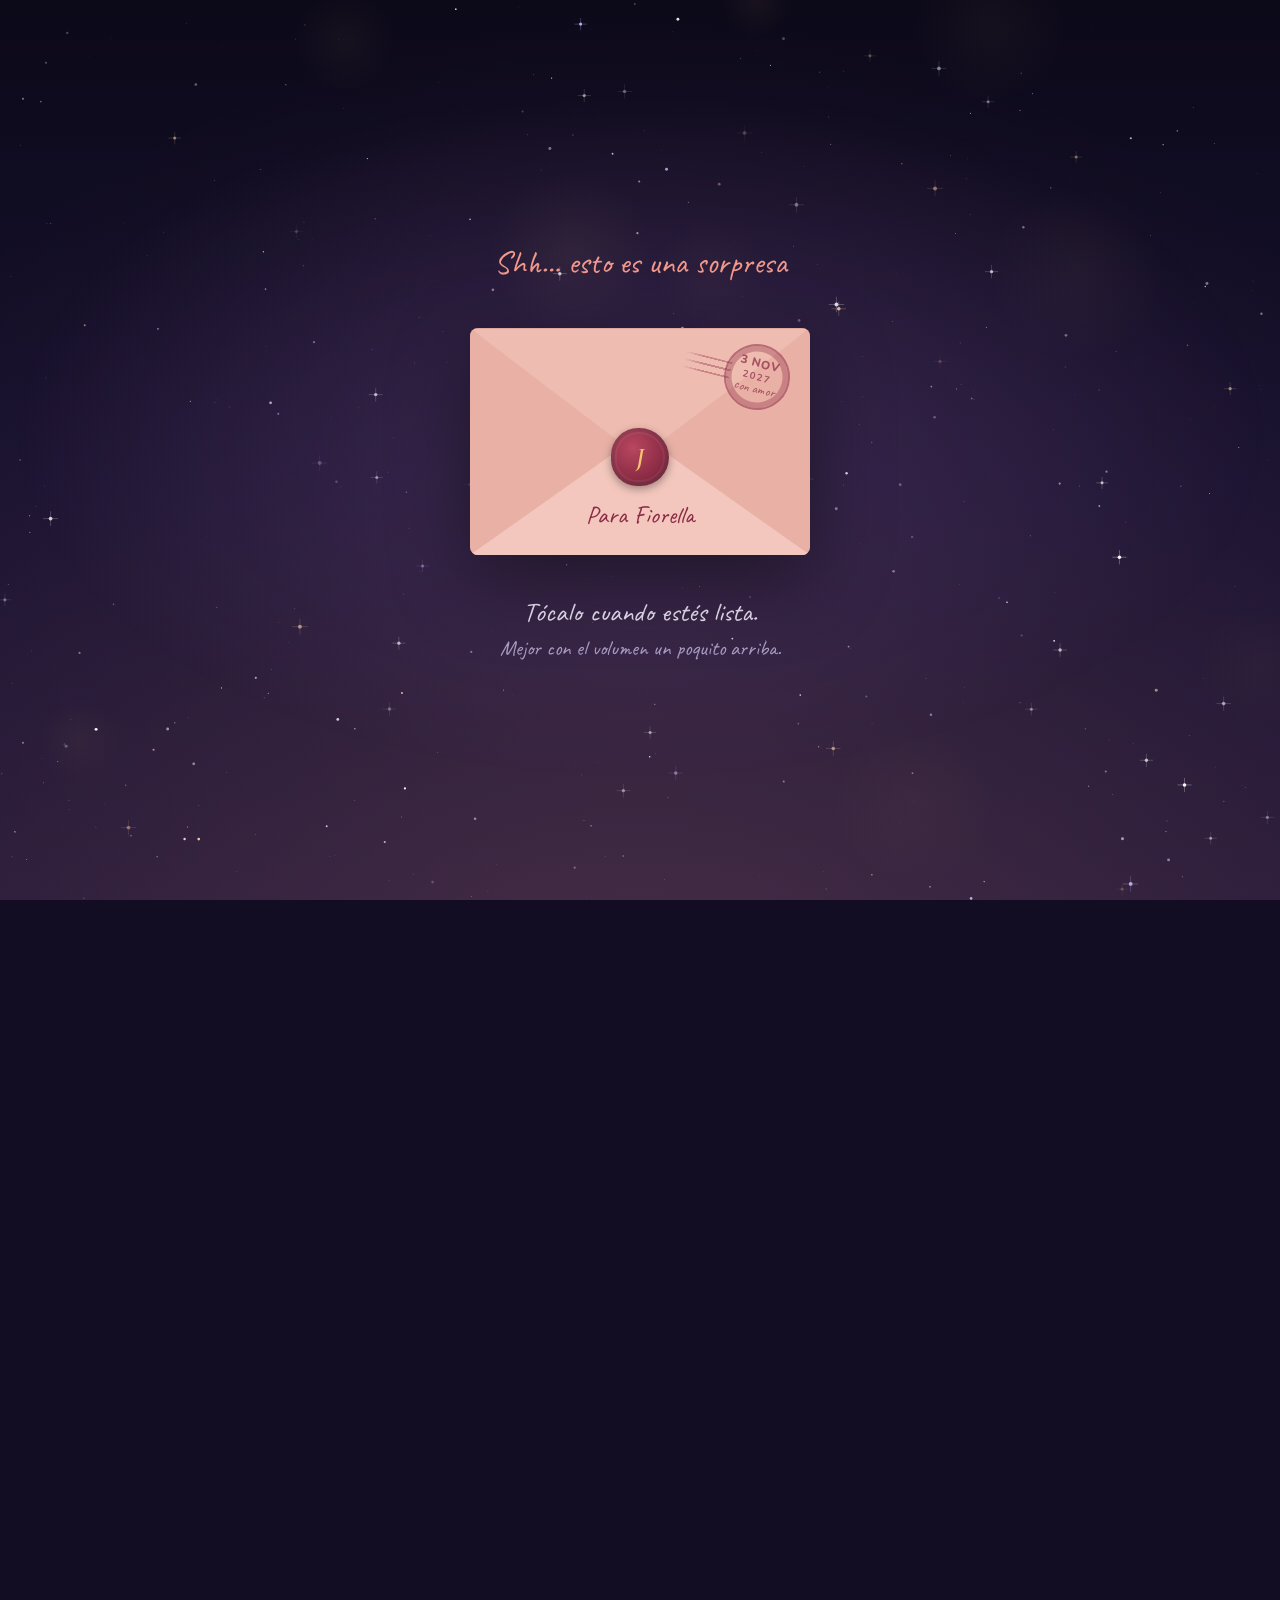
==== commit 9221a53a: "Add opening lock, WhatsApp coupon redemption and lumos secret The envelope stays sealed until 00:00 " ====
--- a/index.html
+++ b/index.html
@@ -31,7 +31,11 @@
     <span class="sello"><span data-inicial="de">J</span></span>
     <span class="matasellos" id="matasellos" aria-hidden="true" hidden><b id="matasellos-dia">3 NOV</b><small id="matasellos-anio">2026</small><i>con amor</i></span>
   </button>
-  <p class="sobre-pista mano">Tócalo cuando estés lista.<br><small>Mejor con el volumen un poquito arriba.</small></p>
+  <p class="sobre-pista mano" id="sobre-pista">Tócalo cuando estés lista.<br><small>Mejor con el volumen un poquito arriba.</small></p>
+  <div class="candado" id="candado" hidden>
+    <p class="candado-titulo" id="candado-titulo">No abrir antes del 3 de noviembre</p>
+    <p class="candado-reloj" id="candado-reloj">00:00:00</p>
+  </div>
 </div>
 
 <main id="historia">
@@ -189,6 +193,7 @@
 
   <footer class="pie">
     <p class="mano">Hecho con muchísimo amor por <span data-c="de">Josimar</span>, para <span data-c="para">Fiorella</span>.</p>
+    <button class="lumos-boton mano" id="lumos-boton" type="button">lumos</button>
   </footer>
 </main>
 
@@ -197,6 +202,13 @@
 </button>
 <div id="aviso" class="aviso" role="status" aria-live="polite"></div>
 
+<div id="lumos" class="lumos" hidden>
+  <p class="lumos-mensaje" id="lumos-mensaje"></p>
+  <div class="lumos-sombra" aria-hidden="true"></div>
+  <p class="lumos-guia mano" id="lumos-guia">Mueve la luz para encontrarlo</p>
+  <button class="lumos-nox" id="lumos-nox" type="button">Nox</button>
+</div>
+
 <script src="contenido.js"></script>
 <script src="app.js"></script>
 </body>
--- a/estilos.css
+++ b/estilos.css
@@ -308,6 +308,7 @@
   box-shadow: 0 0 40px 10px rgba(255, 236, 190, .22), 0 0 130px 40px rgba(255, 236, 190, .1);
   transition: transform .4s cubic-bezier(.3, 1.6, .5, 1);
 }
+.luna { -webkit-touch-callout: none; -webkit-user-select: none; user-select: none; }
 .luna:hover { transform: scale(1.06); }
 .luna.toque { animation: toque-luna .5s ease; }
 .luna:focus-visible { outline: 2px solid var(--vela); outline-offset: 6px; }
@@ -1240,3 +1241,105 @@
 .bebe-texto { margin: 0; max-width: 44ch; color: var(--texto); text-wrap: pretty; }
 .bebe-nota { margin: 0; max-width: 32ch; font-size: clamp(1.35rem, 4.8vw, 1.6rem); line-height: 1.25; color: var(--vela); text-wrap: balance; }
 @keyframes barrido { to { stroke-dashoffset: 0; } }
+
+/* ───────────── Candado del sobre ───────────── */
+.candado { display: flex; flex-direction: column; align-items: center; gap: 4px; animation: aparece-suave 1.2s ease 1.4s backwards; }
+.candado p { margin: 0; }
+.candado-titulo { font-size: .74rem; font-weight: 700; letter-spacing: .24em; text-transform: uppercase; color: var(--rubor); }
+.candado-reloj { font-family: var(--f-display); font-weight: 600; font-size: clamp(2.2rem, 9vw, 3rem); line-height: 1.1; color: var(--vela); font-variant-numeric: tabular-nums lining-nums; }
+.pantalla-sobre.con-candado .sobre { cursor: not-allowed; }
+.pantalla-sobre.con-candado .sello { animation: none; }
+.sobre.no-todavia { animation: no-todavia .55s ease; }
+.pantalla-sobre.recien-abierto .sobre { animation: flotar 4.5s ease-in-out infinite, abre-ya 1.2s ease; }
+@keyframes no-todavia {
+  0%, 100% { transform: translateX(0); }
+  20% { transform: translateX(-10px) rotate(-2deg); }
+  40% { transform: translateX(9px) rotate(2deg); }
+  60% { transform: translateX(-6px) rotate(-1deg); }
+  80% { transform: translateX(4px); }
+}
+@keyframes abre-ya { 0% { filter: drop-shadow(0 24px 40px rgba(0, 0, 0, .45)); } 40% { filter: drop-shadow(0 0 40px rgba(245, 196, 110, .8)); } 100% { filter: drop-shadow(0 24px 40px rgba(0, 0, 0, .45)); } }
+
+/* ───────────── Lumos ───────────── */
+.lumos-boton {
+  margin-top: 14px;
+  padding: 6px 12px;
+  border: 0;
+  background: none;
+  color: var(--tenue);
+  font-size: 1.15rem;
+  opacity: .45;
+  cursor: pointer;
+  text-decoration: underline dotted;
+  text-underline-offset: 4px;
+  transition: opacity .3s ease, color .3s ease;
+}
+.lumos-boton:hover, .lumos-boton:focus-visible { opacity: 1; color: var(--vela); }
+.lumos-boton:focus-visible { outline: 2px solid var(--vela); outline-offset: 2px; border-radius: 6px; }
+.lumos {
+  --x: 50%;
+  --y: 80%;
+  --r: 0px;
+  position: fixed;
+  inset: 0;
+  z-index: 70;
+  background: #07040f;
+  cursor: none;
+  touch-action: none;
+  animation: aparece-suave .7s ease;
+}
+.lumos.cerrando { opacity: 0; transition: opacity .7s ease; }
+.lumos-mensaje {
+  position: absolute;
+  margin: 0;
+  width: min(300px, 78vw);
+  transform: translate(-50%, -50%);
+  font-family: var(--f-display);
+  font-style: italic;
+  font-weight: 500;
+  font-size: clamp(1.7rem, 6.4vw, 2.2rem);
+  line-height: 1.15;
+  color: var(--vela);
+  text-align: center;
+  text-shadow: 0 0 18px rgba(245, 196, 110, .55);
+  text-wrap: balance;
+}
+.lumos-sombra {
+  position: absolute;
+  inset: 0;
+  pointer-events: none;
+  background:
+    radial-gradient(circle at var(--x) var(--y), rgba(255, 238, 200, .16), rgba(255, 238, 200, 0) calc(var(--r) * 1.3)),
+    radial-gradient(circle at var(--x) var(--y), rgba(7, 4, 15, 0) 0, rgba(7, 4, 15, 0) calc(var(--r) * .55), rgba(7, 4, 15, .975) var(--r));
+}
+.lumos-guia {
+  position: absolute;
+  left: 50%;
+  bottom: calc(28px + env(safe-area-inset-bottom, 0px));
+  margin: 0;
+  transform: translateX(-50%);
+  width: max-content;
+  max-width: calc(100vw - 32px);
+  font-size: 1.35rem;
+  color: var(--tenue);
+  text-align: center;
+  pointer-events: none;
+  transition: color .6s ease;
+}
+.lumos.hallado .lumos-guia { color: var(--vela); }
+.lumos-nox {
+  position: absolute;
+  top: calc(16px + env(safe-area-inset-top, 0px));
+  right: calc(16px + env(safe-area-inset-right, 0px));
+  min-height: 44px;
+  padding: 8px 18px;
+  border: 1px solid var(--linea);
+  border-radius: 999px;
+  background: rgba(31, 24, 56, .7);
+  color: var(--texto);
+  font-family: var(--f-display);
+  font-style: italic;
+  font-size: 1.2rem;
+  cursor: pointer;
+}
+.lumos-nox:focus-visible { outline: 2px solid var(--vela); outline-offset: 3px; }
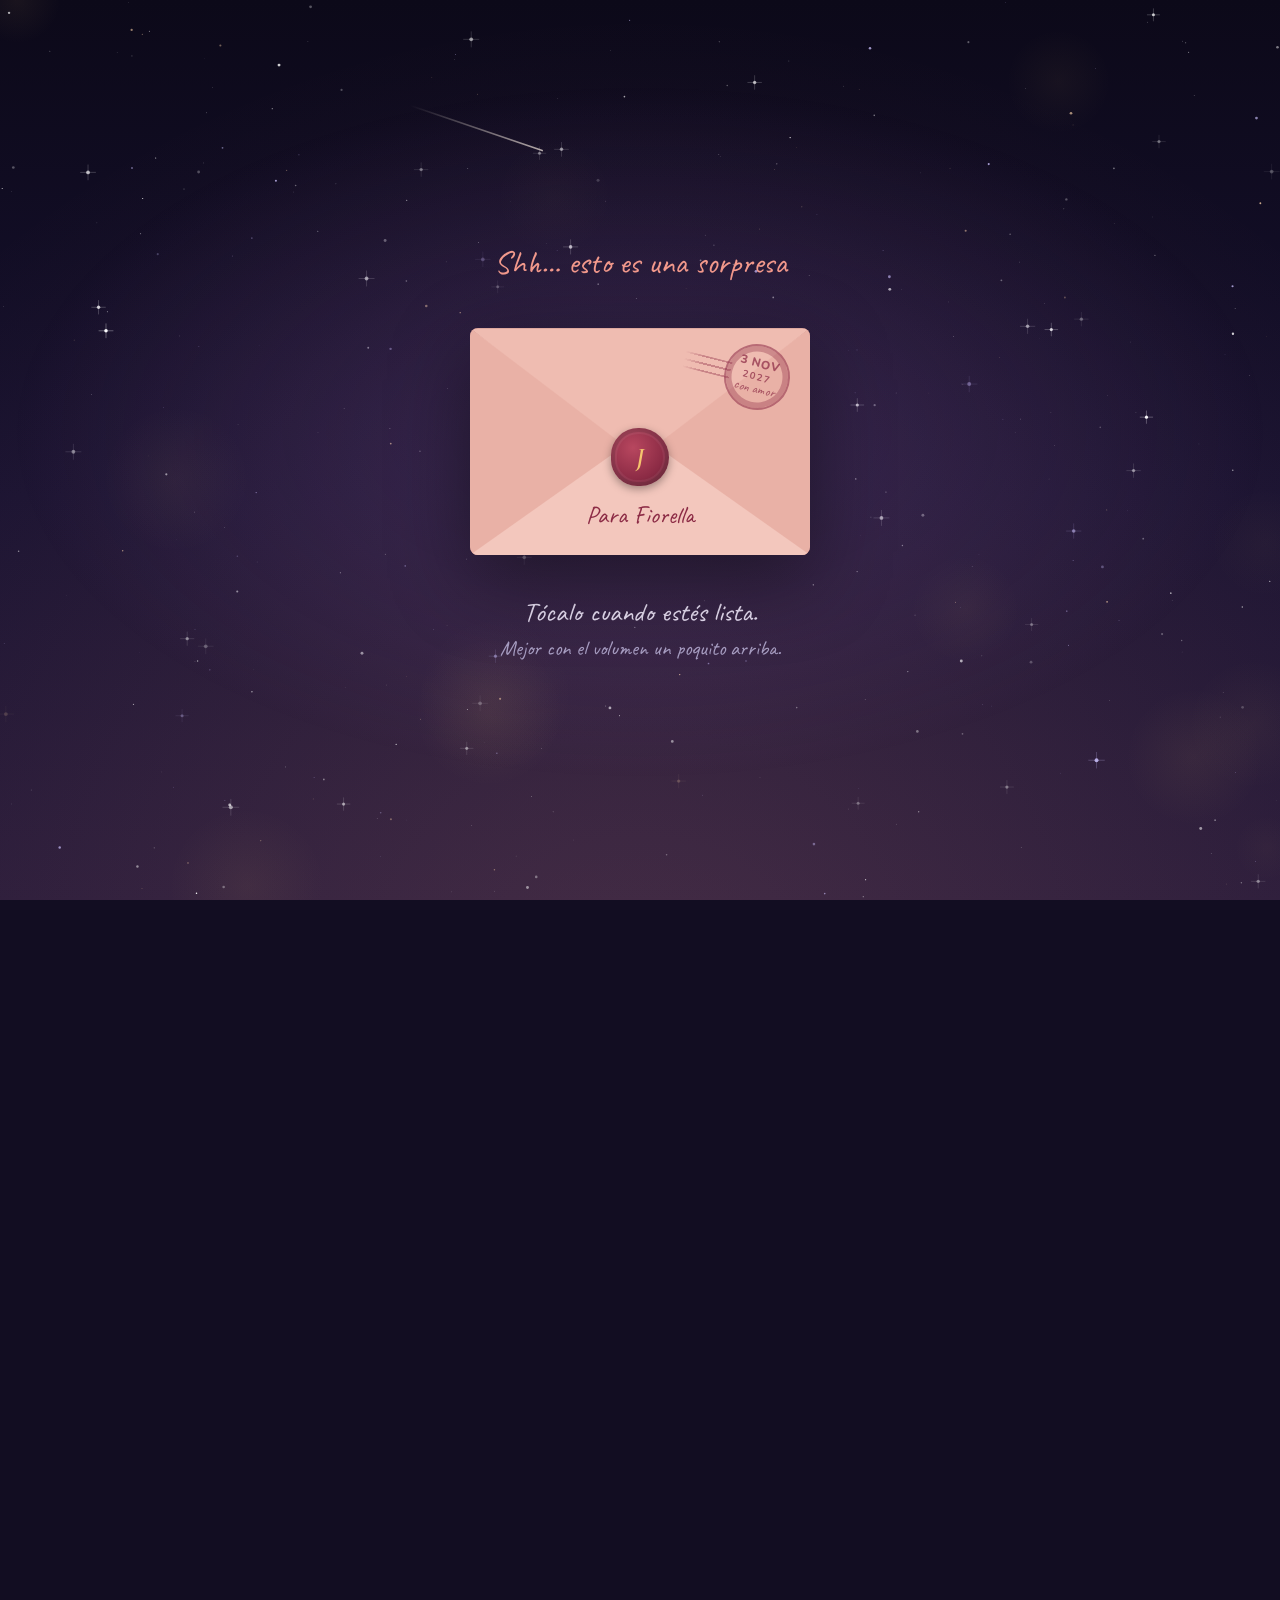
==== commit 1103b638: "Apply Codex review: unlock on first tap after sleep, lumos gesture handoff, resend link - Tapping th" ====
--- a/index.html
+++ b/index.html
@@ -185,6 +185,7 @@
         <p class="final-sub mano" id="final-sub"></p>
       </div>
     </div>
+    <p class="final-bebe mano" id="final-bebe" hidden></p>
     <div class="final-acciones">
       <button class="boton" id="ultima" type="button">Una última cosa…</button>
       <button class="boton boton-suave" id="otra-vez" type="button" hidden>Escuchar nuestra canción otra vez</button>
--- a/estilos.css
+++ b/estilos.css
@@ -1343,3 +1343,34 @@
   cursor: pointer;
 }
 .lumos-nox:focus-visible { outline: 2px solid var(--vela); outline-offset: 3px; }
+
+/* La estrellita del bebé en el cierre */
+.final-bebe {
+  display: flex;
+  align-items: center;
+  gap: 12px;
+  margin: 0;
+  font-size: clamp(1.45rem, 5.2vw, 1.9rem);
+  line-height: 1.2;
+  color: var(--rubor);
+  text-align: center;
+  animation: aparece-arriba 1.6s cubic-bezier(.2, .8, .2, 1);
+}
+.final-bebe::before {
+  content: "";
+  flex: none;
+  width: 9px;
+  height: 9px;
+  border-radius: 50%;
+  background: var(--luz);
+  box-shadow: 0 0 10px 3px rgba(242, 153, 140, .7);
+  animation: latido-bebe .43s ease-in-out infinite;
+}
+@keyframes latido-bebe { 0%, 100% { transform: scale(1); } 25% { transform: scale(1.45); } }
+
+/* Codex, 2-nov: tras el canje queda un enlace real para enviar o reenviar el vale. */
+.vale-lado { display: flex; flex-direction: column; align-items: center; gap: 8px; }
+.vale-wa { font-size: .78rem; font-weight: 700; color: var(--vino); text-decoration: underline; text-underline-offset: 3px; }
+.vale-wa:focus-visible { outline: 2px solid var(--vino); outline-offset: 2px; border-radius: 4px; }
+/* Codex, 2-nov: sin esto el navegador se queda el gesto de la pulsación larga. */
+.luna { touch-action: none; }
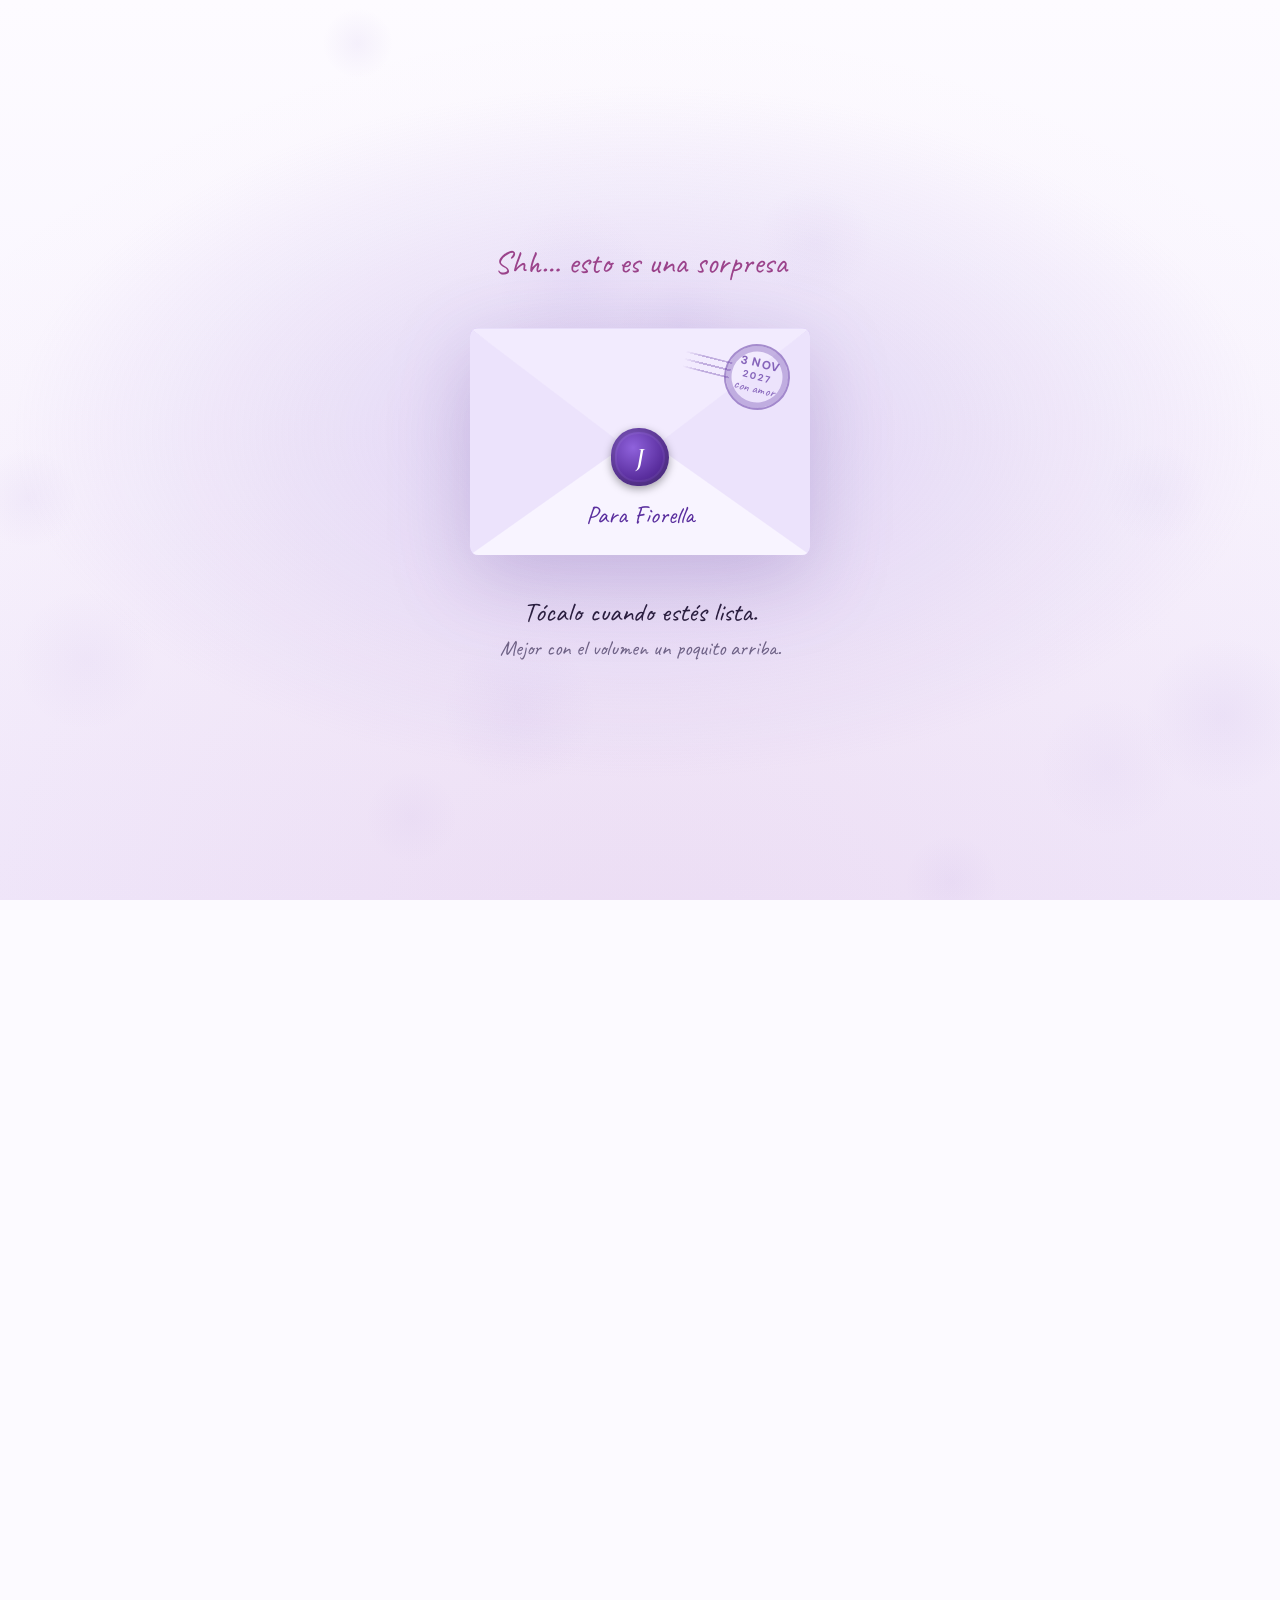
==== commit 0556b551: "Redesign in white and violet: romantic, semi-modern Plan agreed with Codex: white paper with violet " ====
--- a/index.html
+++ b/index.html
@@ -5,10 +5,10 @@
 <meta name="viewport" content="width=device-width, initial-scale=1, viewport-fit=cover">
 <title>Feliz cumpleaños, Fiorella</title>
 <meta name="description" content="Una sorpresa de Josimar para Fiorella.">
-<meta name="theme-color" content="#120d22">
+<meta name="theme-color" content="#2e1a52">
 <link rel="preconnect" href="https://fonts.googleapis.com">
 <link rel="preconnect" href="https://fonts.gstatic.com" crossorigin>
-<link rel="stylesheet" href="https://fonts.googleapis.com/css2?family=Caveat:wght@400;500;600;700&family=Cormorant+Garamond:ital,wght@0,500;0,600;1,400;1,500;1,600&family=Nunito:wght@400;600;700&display=swap">
+<link rel="stylesheet" href="https://fonts.googleapis.com/css2?family=Caveat:wght@400;500;600;700&family=Cormorant+Garamond:ital,wght@0,500;0,600;1,400;1,500;1,600&family=DM+Sans:opsz,wght@9..40,400;9..40,500;9..40,700&display=swap">
 <link rel="stylesheet" href="estilos.css">
 </head>
 <body>
--- a/estilos.css
+++ b/estilos.css
@@ -1,42 +1,69 @@
-/* Una sola noche que se recorre bajando: cada sección es un objeto de papel
-   (sobre, tarjetas, polaroids, pastel, caja, carta) flotando en el mismo cielo. */
+/* Papel blanco, tinta violeta: el recorrido es claro y aireado, y dos momentos
+   en violeta profundo lo abren y lo cierran (el crepúsculo con la luna y el cielo
+   final). Cada sección sigue siendo un objeto de papel: sobre, tarjetas, polaroids,
+   pastel, caja, carta. Plan acordado con Codex el 2 de noviembre. */
 :root {
-  color-scheme: dark;
-
-  --noche: #120d22;
-  --noche-2: #1f1838;
-  --noche-3: #2c2350;
-  --vela: #f5c46e;
-  --rubor: #f2998c;
-  --vino: #8c2b45;
-  --lavanda: #b8a9e0;
-  --menta: #9fd6c8;
-  --luz: #fff4e6;
-  --texto: #e9e0f5;
-  --tenue: #a99fc4;
-  --linea: rgba(184, 169, 224, 0.22);
-  --vidrio: rgba(255, 255, 255, 0.045);
-
-  --papel: #fbf2e6;
-  --papel-rosa: #fbe1da;
-  --papel-lila: #ece4fb;
-  --polaroid: #fffaf3;
-  --tinta: #3b2748;
-  --tinta-suave: #6d5a7d;
-
-  --sobre: #f3c7bd;
-  --sobre-2: #e9b1a6;
-  --sobre-solapa: #efbcb1;
-  --sobre-in: #a86a6c;
-
-  --crema: #fff3e3;
-  --pastel-1: #d9767c;
-  --pastel-2: #ef9f98;
-  --pastel-3: #f8cfc4;
+  color-scheme: light;
+
+  /* Superficies y tinta */
+  --fondo: #fcfaff;
+  --fondo-2: #f4effc;
+  --tarjeta: #ffffff;
+  --violeta: #6d3fc0;
+  --violeta-hondo: #2e1a52;
+  --lila: #b9a3ea;
+  --lila-suave: #ece4fb;
+  --orquidea: #b85fa8;
+  --orquidea-texto: #9b438b;
+  --sombra: rgba(76, 40, 140, 0.12);
+  --sombra-fuerte: rgba(76, 40, 140, 0.22);
+
+  /* Nombres heredados, ahora con su función en el tema claro.
+     Los paneles violetas los redefinen más abajo para fondo oscuro. */
+  --noche: var(--fondo);
+  --noche-2: var(--fondo-2);
+  --noche-3: #e6dcfa;
+  --vela: var(--violeta);
+  --rubor: var(--orquidea-texto);
+  --vino: #5a2e9e;
+  --lavanda: var(--lila);
+  --menta: #d9c8f7;
+  --luz: var(--violeta-hondo);
+  --texto: #2a1f3d;
+  --tenue: #6f6386;
+  --linea: rgba(109, 63, 192, 0.16);
+  --vidrio: rgba(255, 255, 255, 0.82);
+
+  --papel: #ffffff;
+  --papel-rosa: #fbf2fa;
+  --papel-lila: #f3eefd;
+  --polaroid: #ffffff;
+  --tinta: #2a1f3d;
+  --tinta-suave: #6f6386;
+
+  --sobre: #f8f4ff;
+  --sobre-2: #ece3fc;
+  --sobre-solapa: #f2ebfe;
+  --sobre-in: #c9b6ef;
+
+  --crema: #ffffff;
+  --pastel-1: #8d5fd3;
+  --pastel-2: #b597ec;
+  --pastel-3: #e3d6fa;
 
   --f-display: "Cormorant Garamond", "Cormorant", Garamond, "Times New Roman", serif;
   --f-mano: "Caveat", "Segoe Print", "Bradley Hand", "Comic Sans MS", cursive;
-  --f-texto: "Nunito", "Segoe UI", system-ui, -apple-system, sans-serif;
+  --f-texto: "DM Sans", "Segoe UI", system-ui, -apple-system, sans-serif;
+}
+
+/* Paneles violetas (portada, cielo final, última razón, lumos): tinta clara. */
+.portada, .constelacion, .tarjeta-final, .lumos {
+  --luz: #ffffff;
+  --texto: #efe8ff;
+  --tenue: #c9bcec;
+  --vela: #e4d4ff;
+  --rubor: #f1b9e6;
+  --linea: rgba(228, 212, 255, 0.28);
 }
 
 *, *::before, *::after { box-sizing: border-box; }
@@ -1374,3 +1401,176 @@
 .vale-wa:focus-visible { outline: 2px solid var(--vino); outline-offset: 2px; border-radius: 4px; }
 /* Codex, 2-nov: sin esto el navegador se queda el gesto de la pulsación larga. */
 .luna { touch-action: none; }
+
+
+/* ═════════════ Tema blanco y violeta: ajustes de piezas con color propio ═════════════ */
+
+/* Portada: crepúsculo violeta a todo el ancho, con estrellas y un borde curvo hacia el papel. */
+.portada { isolation: isolate; }
+.portada::before {
+  content: "";
+  position: absolute;
+  top: 0;
+  bottom: 0;
+  left: 50%;
+  z-index: -1;
+  width: 100vw;
+  transform: translateX(-50%);
+  border-radius: 0 0 50% 50% / 0 0 56px 56px;
+  background:
+    radial-gradient(1.6px 1.6px at 12% 18%, #fff 50%, transparent 51%),
+    radial-gradient(1.2px 1.2px at 28% 42%, rgba(255,255,255,.8) 50%, transparent 51%),
+    radial-gradient(1.8px 1.8px at 44% 12%, #fff 50%, transparent 51%),
+    radial-gradient(1.2px 1.2px at 63% 30%, rgba(255,255,255,.75) 50%, transparent 51%),
+    radial-gradient(1.5px 1.5px at 78% 52%, #fff 50%, transparent 51%),
+    radial-gradient(1.1px 1.1px at 90% 22%, rgba(255,255,255,.7) 50%, transparent 51%),
+    radial-gradient(1.3px 1.3px at 8% 66%, rgba(255,255,255,.7) 50%, transparent 51%),
+    radial-gradient(1.4px 1.4px at 36% 78%, rgba(255,255,255,.6) 50%, transparent 51%),
+    radial-gradient(1.2px 1.2px at 70% 74%, rgba(255,255,255,.6) 50%, transparent 51%),
+    radial-gradient(1px 1px at 54% 58%, rgba(255,255,255,.55) 50%, transparent 51%),
+    radial-gradient(ellipse 80% 60% at 50% 100%, rgba(184,95,168,.35), transparent 70%),
+    linear-gradient(180deg, #170b33 0%, #2e1a52 45%, #5a33a3 100%);
+  box-shadow: 0 30px 60px -30px var(--sombra-fuerte);
+}
+.titulo-nombre { text-shadow: 0 0 34px rgba(228, 212, 255, .45); }
+@keyframes brillo {
+  0%, 70%, 100% { color: var(--vela); text-shadow: 0 0 34px rgba(228, 212, 255, .45); }
+  80% { color: #ffffff; text-shadow: 0 0 26px rgba(255, 255, 255, .9), 0 0 60px rgba(241, 185, 230, .6); }
+}
+.luna { box-shadow: 0 0 40px 10px rgba(236, 226, 255, .28), 0 0 130px 40px rgba(228, 212, 255, .14); }
+
+/* Sobre: papel blanco y lila, lacre violeta. */
+.pantalla-sobre { background: radial-gradient(ellipse 70% 55% at 50% 48%, rgba(185, 163, 234, .38), transparent 70%); }
+.sobre { filter: drop-shadow(0 24px 40px rgba(76, 40, 140, .22)); }
+.sello {
+  background: radial-gradient(circle at 38% 34%, #8f62dc, #5a2e9e 60%, #3a1b6e);
+  color: #ffffff;
+}
+.matasellos { border-color: rgba(90, 46, 158, .5); box-shadow: inset 0 0 0 4px transparent, inset 0 0 0 5.5px rgba(90, 46, 158, .3); color: rgba(90, 46, 158, .7); }
+.matasellos::before { background: repeating-linear-gradient(to bottom, rgba(90, 46, 158, .32) 0 2px, transparent 2px 7.5px); }
+@keyframes abre-ya { 0% { filter: drop-shadow(0 24px 40px rgba(76, 40, 140, .22)); } 40% { filter: drop-shadow(0 0 40px rgba(109, 63, 192, .55)); } 100% { filter: drop-shadow(0 24px 40px rgba(76, 40, 140, .22)); } }
+
+/* Botones: violeta con texto blanco; el suave es blanco con borde lila. */
+.boton { background: linear-gradient(135deg, #7b4bd6, #9b438b); color: #ffffff; box-shadow: 0 10px 28px rgba(109, 63, 192, .28); }
+.boton:hover { box-shadow: 0 14px 34px rgba(109, 63, 192, .36); }
+.boton:focus-visible { outline-color: var(--violeta); }
+.boton-suave { background: #ffffff; color: var(--violeta); border: 1px solid rgba(109, 63, 192, .28); box-shadow: 0 6px 18px var(--sombra); }
+.boton-suave:hover { background: var(--fondo-2); box-shadow: 0 8px 22px var(--sombra); }
+
+/* Tarjetas claras: blanco con sombra violeta suave en vez de vidrio oscuro. */
+.unidad, .cifra, .hito-tarjeta {
+  background: var(--tarjeta);
+  border-color: var(--linea);
+  box-shadow: 0 10px 28px var(--sombra);
+}
+.linea::after { box-shadow: 0 0 12px rgba(109, 63, 192, .35); }
+.hito-punto { background: var(--tarjeta); border-color: var(--lila); }
+.hito.visible .hito-punto { box-shadow: 0 0 0 6px rgba(109, 63, 192, .12), 0 0 18px rgba(109, 63, 192, .35); }
+.hito.destacado .hito-tarjeta {
+  border-color: rgba(155, 67, 139, .35);
+  background: linear-gradient(150deg, #fbf2fa, #f1eafd);
+  box-shadow: 0 14px 36px rgba(155, 67, 139, .16);
+}
+.hito.abierto-futuro .hito-tarjeta { background: transparent; box-shadow: none; }
+
+/* Razones */
+.tarjeta { box-shadow: 0 22px 44px rgba(76, 40, 140, .16), 0 2px 6px rgba(76, 40, 140, .06); }
+.tarjeta-final { background: linear-gradient(160deg, #5a33a3, #2e1a52); color: var(--luz); }
+
+/* Polaroids */
+.cara, .dorso { box-shadow: 0 18px 34px rgba(76, 40, 140, .16), 0 2px 6px rgba(76, 40, 140, .06); }
+.pola::before { background: rgba(185, 163, 234, .45); }
+.dorso { background-image: repeating-linear-gradient(to bottom, transparent 0 25px, rgba(109, 63, 192, .12) 25px 26px); }
+
+/* Pastel: pisos lilas y violetas, merengue blanco, velas lilas. */
+.deseo-luz { background: radial-gradient(circle, rgba(255, 196, 120, .22), rgba(185, 163, 234, .16) 34%, transparent 64%); }
+.piso { box-shadow: inset 0 -9px 0 rgba(46, 26, 82, .1), inset 6px 0 0 rgba(255, 255, 255, .18); }
+.piso::before { filter: drop-shadow(0 2px 1px rgba(76, 40, 140, .12)); }
+.vela { background: repeating-linear-gradient(135deg, #ffffff 0 5px, #b9a3ea 5px 10px); box-shadow: inset -2px 0 0 rgba(46, 26, 82, .12), 0 0 0 1px rgba(109, 63, 192, .18); }
+.plato { background: linear-gradient(#ffffff, #e6dcfa); box-shadow: 0 14px 30px rgba(76, 40, 140, .2), 0 0 0 1px rgba(109, 63, 192, .12); }
+
+/* Regalo: caja violeta con cinta blanca. */
+.caja { filter: drop-shadow(0 22px 30px rgba(76, 40, 140, .28)); }
+.caja-base {
+  background:
+    linear-gradient(90deg, transparent calc(50% - 15px), #f4eeff calc(50% - 15px) calc(50% + 15px), transparent calc(50% + 15px)),
+    linear-gradient(165deg, #7b4bd6, #4b2790);
+}
+.caja-tapa {
+  background:
+    linear-gradient(90deg, transparent calc(50% - 15px), #ffffff calc(50% - 15px) calc(50% + 15px), transparent calc(50% + 15px)),
+    linear-gradient(165deg, #9265e0, #5e34ad);
+}
+.lazo::before, .lazo::after { border-color: #e9dffd; filter: drop-shadow(0 2px 2px rgba(46, 26, 82, .25)); }
+.rayos { background: repeating-conic-gradient(from 0deg, rgba(109, 63, 192, .14) 0 7deg, transparent 7deg 20deg); }
+
+/* Vales */
+.vale { box-shadow: 0 10px 26px var(--sombra); }
+.vale-txt { border-right-color: rgba(109, 63, 192, .22); }
+.vale-btn { background: var(--violeta); color: #ffffff; }
+
+/* Carta: papel blanco con renglones lilas y margen orquídea. */
+.papel {
+  background-image:
+    linear-gradient(90deg, transparent var(--margen), rgba(184, 95, 168, .32) var(--margen) calc(var(--margen) + 2px), transparent calc(var(--margen) + 2px)),
+    repeating-linear-gradient(to bottom, transparent 0 calc(var(--rl) - 1px), rgba(109, 63, 192, .14) calc(var(--rl) - 1px) var(--rl));
+  box-shadow: 0 30px 60px rgba(76, 40, 140, .16), 0 2px 8px rgba(76, 40, 140, .06);
+}
+.papel::before, .papel::after { background: rgba(185, 163, 234, .45); }
+
+/* Bebé: tarjeta lila con monitor violeta. */
+.bebe-tarjeta {
+  border-color: rgba(155, 67, 139, .22);
+  background: radial-gradient(ellipse at 50% 0%, rgba(184, 95, 168, .12), transparent 70%), linear-gradient(180deg, #ffffff, #f6f1fe);
+  box-shadow: 0 18px 44px var(--sombra);
+}
+.monitor {
+  background:
+    linear-gradient(rgba(109, 63, 192, .08) 1px, transparent 1px) 0 0 / 100% 18px,
+    linear-gradient(90deg, rgba(109, 63, 192, .08) 1px, transparent 1px) 0 0 / 24px 100%,
+    #fbf9ff;
+  box-shadow: inset 0 0 0 1px var(--linea);
+}
+.ecg-fondo { stroke: rgba(109, 63, 192, .16); }
+.ecg-luz { stroke: var(--orquidea); filter: drop-shadow(0 0 4px rgba(184, 95, 168, .6)); }
+.bebe.latiendo .ecg-luz { stroke: var(--violeta); filter: drop-shadow(0 0 6px rgba(109, 63, 192, .6)); }
+
+/* Cielo final: panel violeta opaco para que estrellas y texto se lean. */
+.constelacion {
+  border-color: rgba(109, 63, 192, .3);
+  background: radial-gradient(ellipse at 50% 60%, #4b2a86, #241143 72%, #170b33);
+  box-shadow: 0 24px 60px var(--sombra-fuerte);
+}
+.final-titulo { text-shadow: 0 0 30px rgba(241, 185, 230, .5), 0 0 80px rgba(185, 163, 234, .35); }
+.susurro { box-shadow: 0 10px 30px rgba(23, 11, 51, .35); }
+
+/* Música y avisos */
+.musica { background: rgba(255, 255, 255, .88); border-color: rgba(109, 63, 192, .22); box-shadow: 0 8px 22px var(--sombra); }
+.barras i { background: var(--lila); }
+.musica[aria-pressed="true"] .barras i { background: var(--violeta); }
+.aviso { border: 1px solid var(--linea); box-shadow: 0 16px 40px var(--sombra-fuerte); }
+
+/* Lumos: sigue siendo oscuridad, ahora violeta casi negro con luz lila. */
+.lumos { background: #0d0820; }
+.lumos-mensaje { text-shadow: 0 0 18px rgba(228, 212, 255, .55); }
+.lumos-sombra {
+  background:
+    radial-gradient(circle at var(--x) var(--y), rgba(236, 226, 255, .16), rgba(236, 226, 255, 0) calc(var(--r) * 1.3)),
+    radial-gradient(circle at var(--x) var(--y), rgba(13, 8, 32, 0) 0, rgba(13, 8, 32, 0) calc(var(--r) * .55), rgba(13, 8, 32, .975) var(--r));
+}
+.lumos-nox { background: rgba(46, 26, 82, .7); }
+
+/* Cinco cifras: en pantallas anchas van en una sola fila. */
+@media (min-width: 760px) {
+  .cifras { grid-template-columns: repeat(5, minmax(0, 1fr)); width: min(100%, 960px); }
+  .cifra b { font-size: 2.4rem; white-space: nowrap; }
+}
+
+/* Luna perlada, fría, a juego con el violeta. */
+.luna {
+  background:
+    radial-gradient(circle at 64% 30%, rgba(170, 150, 200, .38) 0 7%, transparent 8%),
+    radial-gradient(circle at 34% 62%, rgba(170, 150, 200, .32) 0 10%, transparent 11%),
+    radial-gradient(circle at 60% 72%, rgba(170, 150, 200, .26) 0 5%, transparent 6%),
+    radial-gradient(circle at 36% 34%, #ffffff, #f1ebfb 55%, #d5c8ee);
+}
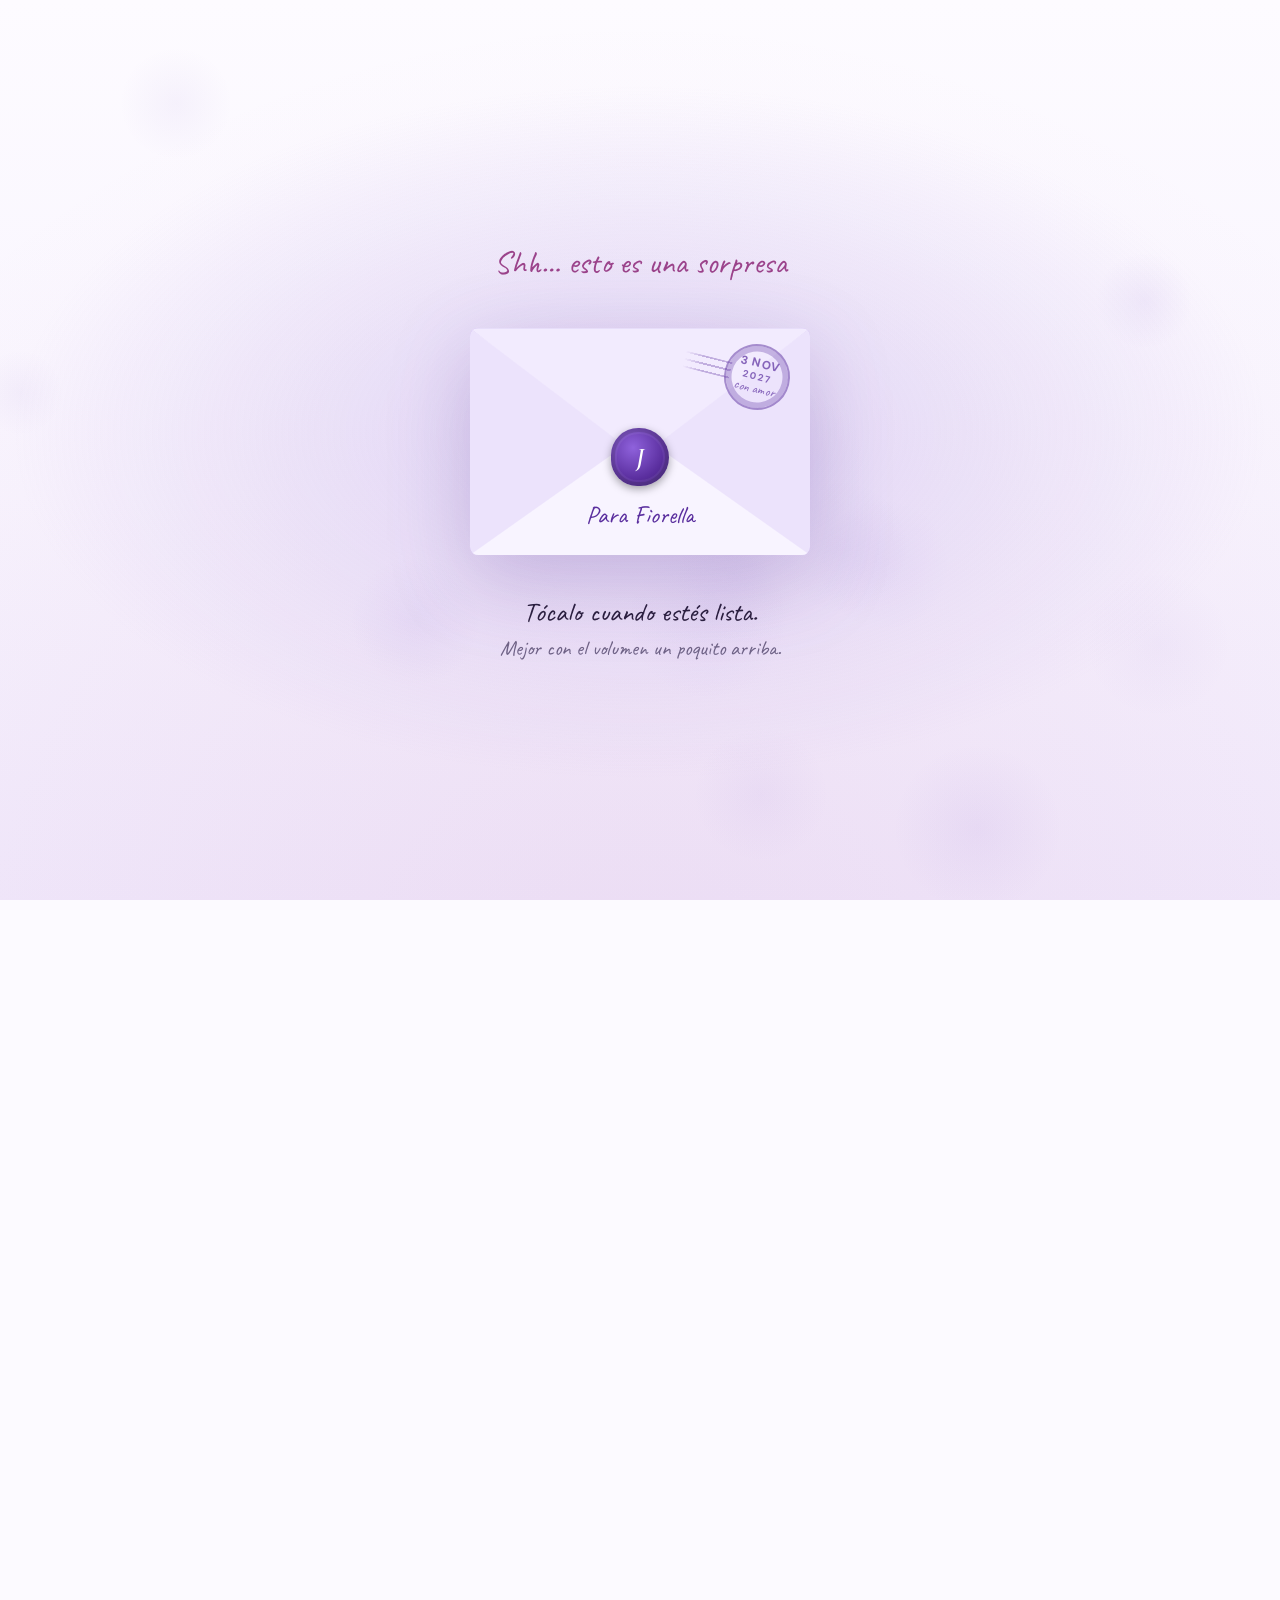
==== commit a73e99db: "Rewrite page copy with Codex and add printable universe letter Page copy: merged Claude's and Codex'" ====
--- a/index.html
+++ b/index.html
@@ -42,13 +42,13 @@
 
   <section id="inicio" class="portada">
     <button id="luna" class="luna" type="button" aria-label="La luna"></button>
-    <p class="portada-antes mano">Hoy el cielo está más bonito porque…</p>
+    <p class="portada-antes mano">Hoy le das otra vuelta al sol…</p>
     <h1 class="titulo">
       <span class="titulo-linea" data-letras>Feliz cumpleaños,</span>
       <span class="titulo-nombre" data-letras data-c="para">Fiorella</span>
     </h1>
     <svg class="trazo" viewBox="0 0 320 40" aria-hidden="true"><path pathLength="1" d="M8 26 C 60 8, 120 34, 170 20 S 270 6, 312 22"/></svg>
-    <p class="portada-firma mano">con todo el amor del mundo, <span data-c="de">Josimar</span></p>
+    <p class="portada-firma mano">con todo mi amor, <span data-c="de">Josimar</span></p>
     <p class="portada-fecha" id="portada-fecha" hidden></p>
     <a class="bajar" href="#tiempo"><span>baja despacito</span><svg viewBox="0 0 24 24" aria-hidden="true"><path d="M6 9l6 6 6-6"/></svg></a>
   </section>
@@ -82,7 +82,7 @@
 
   <section id="razones" class="seccion">
     <header class="seccion-cabeza revela">
-      <p class="antetitulo mano">no caben todas, pero lo intenté</p>
+      <p class="antetitulo mano">me puse a hacerte una lista</p>
       <h2>Cosas que amo de ti</h2>
     </header>
     <div class="mazo-zona revela">
@@ -97,11 +97,11 @@
 
   <section id="recuerdos" class="seccion">
     <header class="seccion-cabeza revela">
-      <p class="antetitulo mano">pedacitos de nosotros</p>
-      <h2>Nuestros pequeños momentos</h2>
+      <p class="antetitulo mano">cosas muy nuestras</p>
+      <h2>Lo nuestro</h2>
     </header>
     <div class="tablero" id="tablero"></div>
-    <p class="pista mano">Toca una foto para darle la vuelta</p>
+    <p class="pista mano">Toca una tarjeta para ver qué te escribí.</p>
   </section>
 
   <section id="deseo" class="seccion deseo">
@@ -109,7 +109,7 @@
     <header class="seccion-cabeza revela">
       <p class="antetitulo mano">cierra los ojos un momento</p>
       <h2>Pide un deseo</h2>
-      <p class="seccion-texto">Cuando lo tengas, sopla las velas. Puedes tocarlas una por una.</p>
+      <p class="seccion-texto">Piensa tu deseo. Después toca las velas para apagarlas.</p>
     </header>
     <div class="pastel-zona revela">
       <div class="pastel" id="pastel">
@@ -121,19 +121,19 @@
       </div>
     </div>
     <div class="deseo-acciones">
-      <button class="boton boton-suave" id="microfono" type="button" hidden>Soplar de verdad, con el micrófono</button>
+      <button class="boton boton-suave" id="microfono" type="button" hidden>Usar el micrófono para soplar</button>
     </div>
     <div class="deseo-mensaje" id="deseo-mensaje" hidden>
-      <p class="mano grande">¡Que se te cumpla!</p>
-      <p>Y si ese deseo necesita ayuda, aquí estoy yo para ayudarte a cumplirlo.</p>
+      <p class="mano grande">Ojalá se te cumpla, amor.</p>
+      <p>Y si necesita ayuda, ya sabes a quién pedírsela.</p>
       <button class="boton boton-suave" id="reencender" type="button">Volver a encender las velas</button>
     </div>
   </section>
 
   <section id="regalo" class="seccion">
     <header class="seccion-cabeza revela">
-      <p class="antetitulo mano">no es mucho, pero es de corazón</p>
-      <h2>Algo para ti</h2>
+      <p class="antetitulo mano">para cuando se te antoje</p>
+      <h2>Te tengo algo</h2>
     </header>
     <div class="regalo-zona revela">
       <div class="rayos" aria-hidden="true"></div>
@@ -144,12 +144,12 @@
       <p class="regalo-pista mano" id="regalo-pista">Tócalo, a ver qué tiene…</p>
     </div>
     <div class="vales" id="vales" hidden></div>
-    <p class="pista mano" id="vales-pista" hidden>Cada vale se canjea conmigo. Toca «Canjear» cuando quieras usar uno.</p>
+    <p class="pista mano" id="vales-pista" hidden>Cuando quieras usar uno, toca «Canjear».</p>
   </section>
 
   <section id="bebe" class="seccion bebe" hidden>
     <header class="seccion-cabeza revela">
-      <p class="antetitulo mano">este año no lo celebramos solos</p>
+      <p class="antetitulo mano">este cumpleaños somos tres</p>
       <h2>Alguien más te está celebrando</h2>
     </header>
     <div class="bebe-tarjeta revela">
@@ -159,13 +159,13 @@
       <p class="bebe-semanas"><b id="bebe-semanas">24</b> <span id="bebe-dias">semanas</span></p>
       <p class="bebe-texto" id="bebe-texto"></p>
       <p class="bebe-nota mano" id="bebe-nota"></p>
-      <button class="boton boton-suave" id="latido" type="button">Escuchar cómo late</button>
+      <button class="boton boton-suave" id="latido" type="button">Escuchar un latido</button>
     </div>
   </section>
 
   <section id="carta" class="seccion">
     <header class="seccion-cabeza revela">
-      <p class="antetitulo mano">léela despacito</p>
+      <p class="antetitulo mano">esto quería decirte</p>
       <h2>Una carta para ti</h2>
     </header>
     <article class="papel" id="papel"></article>
@@ -173,9 +173,9 @@
 
   <section id="final" class="seccion final">
     <header class="seccion-cabeza revela">
-      <p class="antetitulo mano">mira hacia arriba</p>
+      <p class="antetitulo mano">te dejé algo en las estrellas</p>
       <h2>Nuestro cielo</h2>
-      <p class="seccion-texto">Cada estrella tiene algo que decirte. Tócalas.</p>
+      <p class="seccion-texto">Toca las estrellas. Te dejé unas cositas ahí.</p>
     </header>
     <div class="constelacion" id="constelacion">
       <canvas id="estrellas" aria-hidden="true"></canvas>
@@ -187,13 +187,13 @@
     </div>
     <p class="final-bebe mano" id="final-bebe" hidden></p>
     <div class="final-acciones">
-      <button class="boton" id="ultima" type="button">Una última cosa…</button>
-      <button class="boton boton-suave" id="otra-vez" type="button" hidden>Escuchar nuestra canción otra vez</button>
+      <button class="boton" id="ultima" type="button">Una cosa más</button>
+      <button class="boton boton-suave" id="otra-vez" type="button" hidden>Escuchar la música otra vez</button>
     </div>
   </section>
 
   <footer class="pie">
-    <p class="mano">Hecho con muchísimo amor por <span data-c="de">Josimar</span>, para <span data-c="para">Fiorella</span>.</p>
+    <p class="mano">Para ti, <span data-c="para">Fiorella</span>. Te amo. <span data-c="de">Josimar</span>.</p>
     <button class="lumos-boton mano" id="lumos-boton" type="button">lumos</button>
   </footer>
 </main>
--- a/estilos.css
+++ b/estilos.css
@@ -1574,3 +1574,7 @@
     radial-gradient(circle at 60% 72%, rgba(170, 150, 200, .26) 0 5%, transparent 6%),
     radial-gradient(circle at 36% 34%, #ffffff, #f1ebfb 55%, #d5c8ee);
 }
+
+/* Codex, 2-nov: la estrellita del bebé en violeta con halo lila, y "lumos" algo más visible. */
+.final-bebe::before { background: var(--violeta); box-shadow: 0 0 0 3px rgba(185, 163, 234, .45), 0 0 14px 4px rgba(185, 163, 234, .7); }
+.lumos-boton { opacity: .7; }
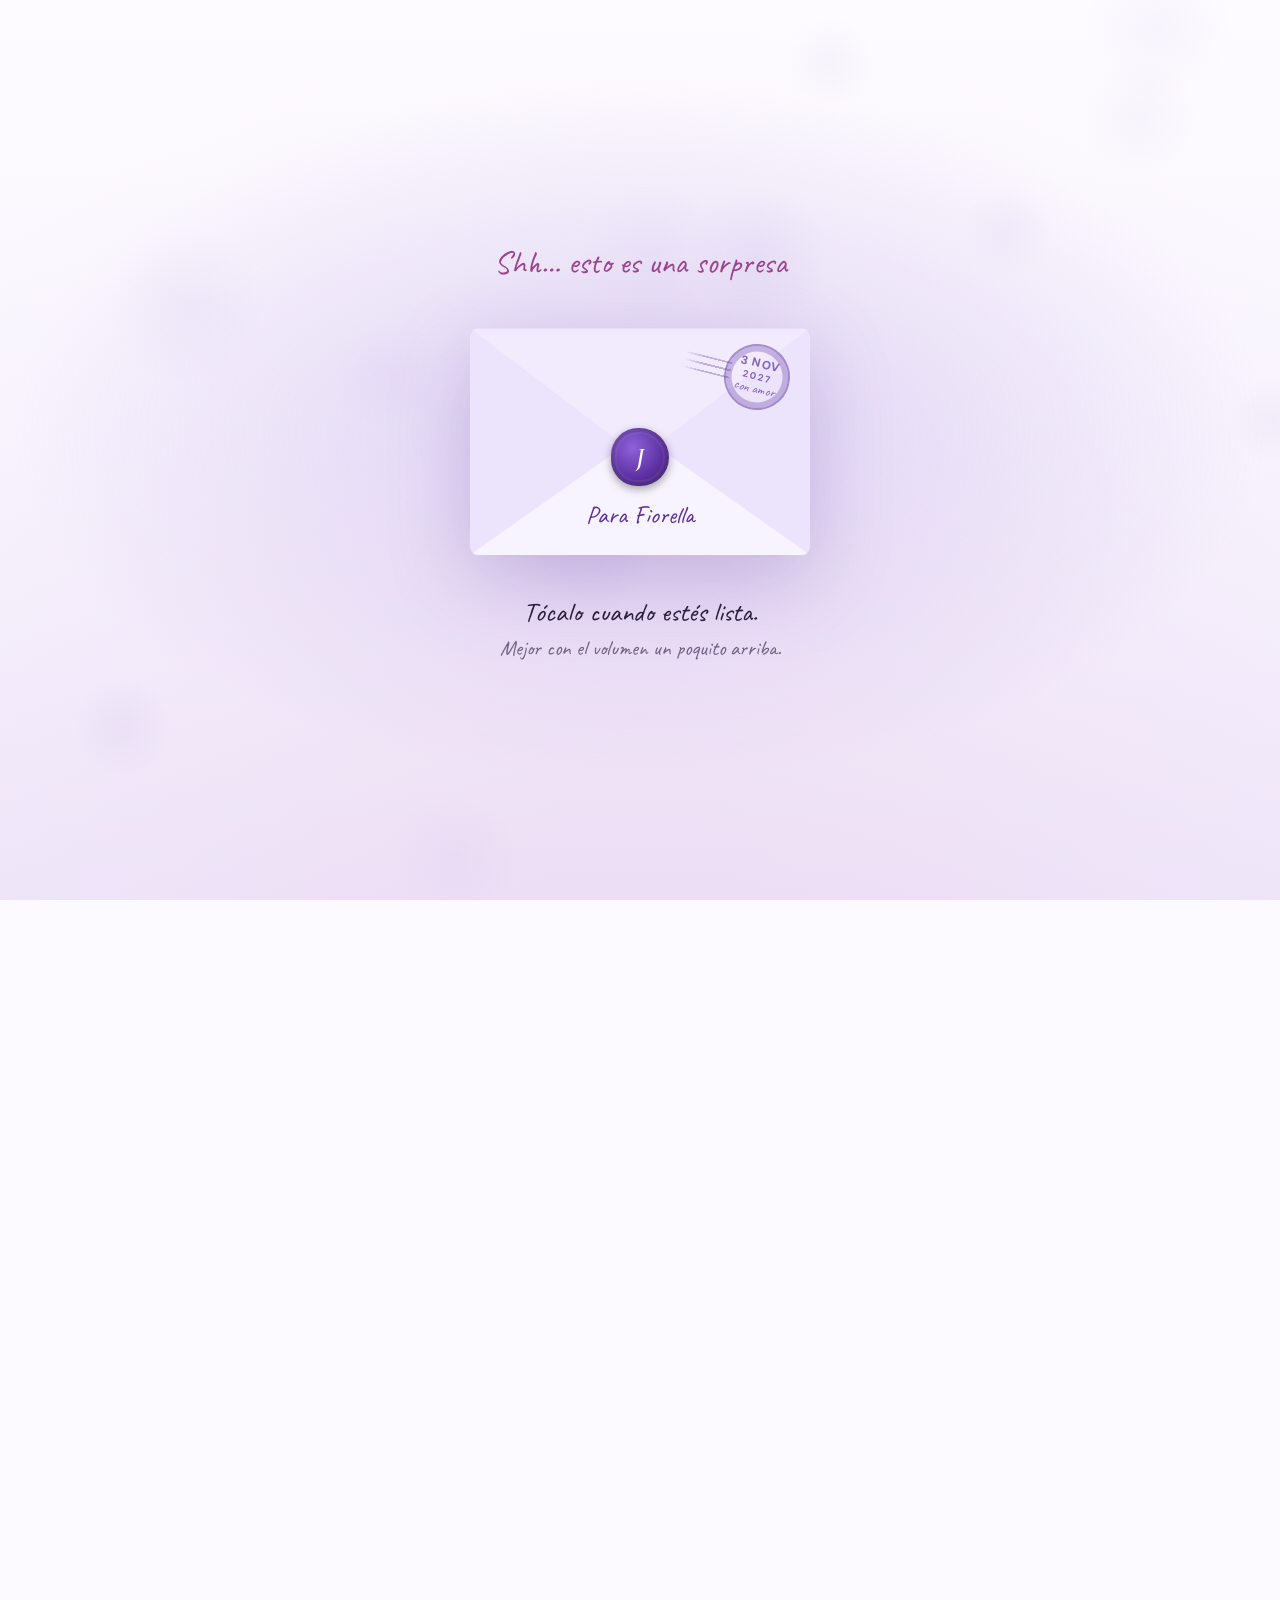
==== commit 45f1470e: "Remove franchise references and refine copy with Codex No Marvel, Grey's Anatomy or Harry Potter any" ====
--- a/index.html
+++ b/index.html
@@ -56,7 +56,7 @@
   <section id="tiempo" class="seccion">
     <header class="seccion-cabeza revela">
       <p class="antetitulo mano" id="tiempo-ante">un pequeño reloj</p>
-      <h2 id="tiempo-titulo">Hoy el mundo celebra que existes</h2>
+      <h2 id="tiempo-titulo">Hoy te toca a ti</h2>
     </header>
     <div class="reloj-bloque revela">
       <p class="reloj-intro" id="reloj-intro"></p>
@@ -194,7 +194,7 @@
 
   <footer class="pie">
     <p class="mano">Para ti, <span data-c="para">Fiorella</span>. Te amo. <span data-c="de">Josimar</span>.</p>
-    <button class="lumos-boton mano" id="lumos-boton" type="button">lumos</button>
+    <button class="lumos-boton mano" id="lumos-boton" type="button">enciende una luz</button>
   </footer>
 </main>
 
@@ -207,7 +207,7 @@
   <p class="lumos-mensaje" id="lumos-mensaje"></p>
   <div class="lumos-sombra" aria-hidden="true"></div>
   <p class="lumos-guia mano" id="lumos-guia">Mueve la luz para encontrarlo</p>
-  <button class="lumos-nox" id="lumos-nox" type="button">Nox</button>
+  <button class="lumos-nox" id="lumos-nox" type="button">Apagar</button>
 </div>
 
 <script src="contenido.js"></script>
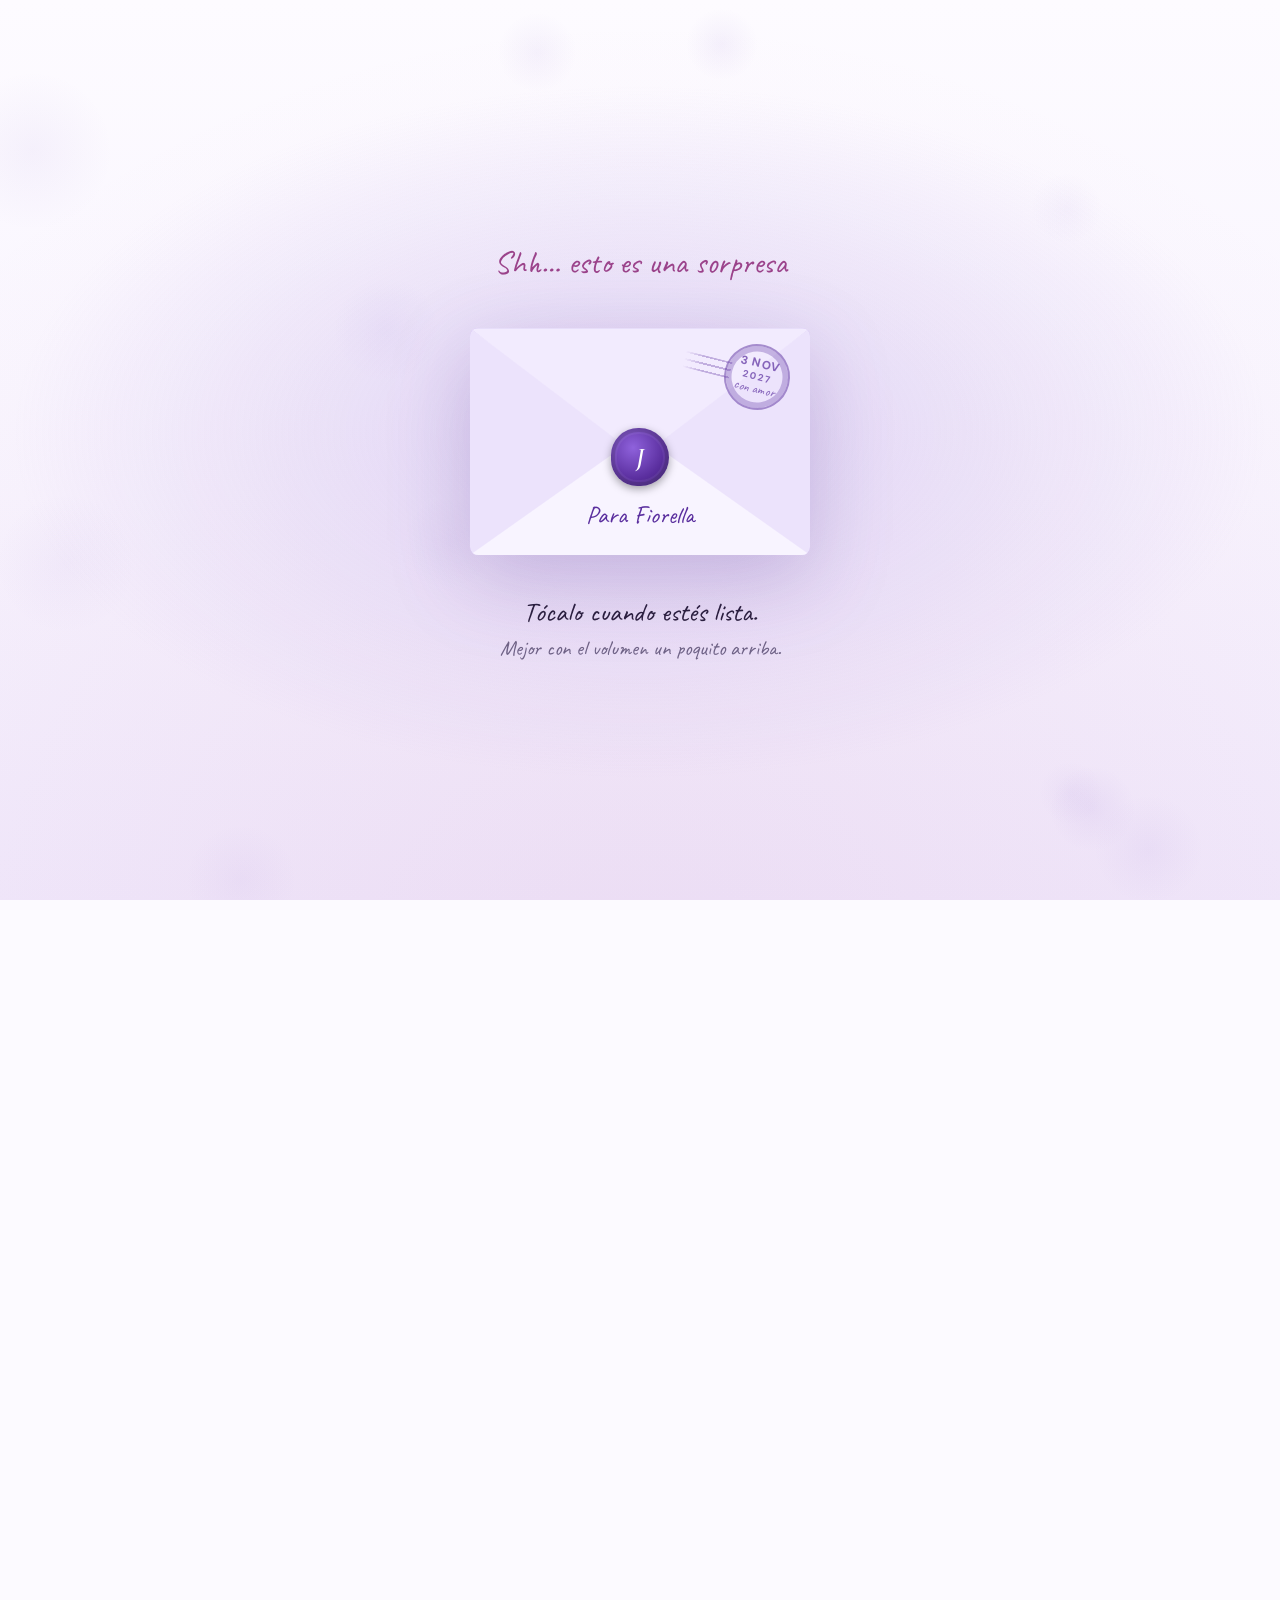
==== commit e0f5d9f7: "Fix midnight countdown crash, respect pause for heartbeat, add link preview - Codex found the countd" ====
--- a/index.html
+++ b/index.html
@@ -5,6 +5,18 @@
 <meta name="viewport" content="width=device-width, initial-scale=1, viewport-fit=cover">
 <title>Feliz cumpleaños, Fiorella</title>
 <meta name="description" content="Una sorpresa de Josimar para Fiorella.">
+<!-- Vista previa del link en WhatsApp y redes -->
+<meta property="og:type" content="website">
+<meta property="og:url" content="https://seasboli25-cyber.github.io/sorpresa-cumplea-os/">
+<meta property="og:title" content="Para Fiorella">
+<meta property="og:description" content="Shh… esto es una sorpresa. Ábrelo cuando estés lista.">
+<meta property="og:image" content="https://seasboli25-cyber.github.io/sorpresa-cumplea-os/vista-previa.jpg">
+<meta property="og:image:width" content="1200">
+<meta property="og:image:height" content="630">
+<meta property="og:image:alt" content="Un sobre cerrado con lacre morado que dice Para Fiorella">
+<meta name="twitter:card" content="summary_large_image">
+<link rel="icon" href="icono.svg" type="image/svg+xml">
+<link rel="apple-touch-icon" href="apple-touch-icon.png">
 <meta name="theme-color" content="#2e1a52">
 <link rel="preconnect" href="https://fonts.googleapis.com">
 <link rel="preconnect" href="https://fonts.gstatic.com" crossorigin>
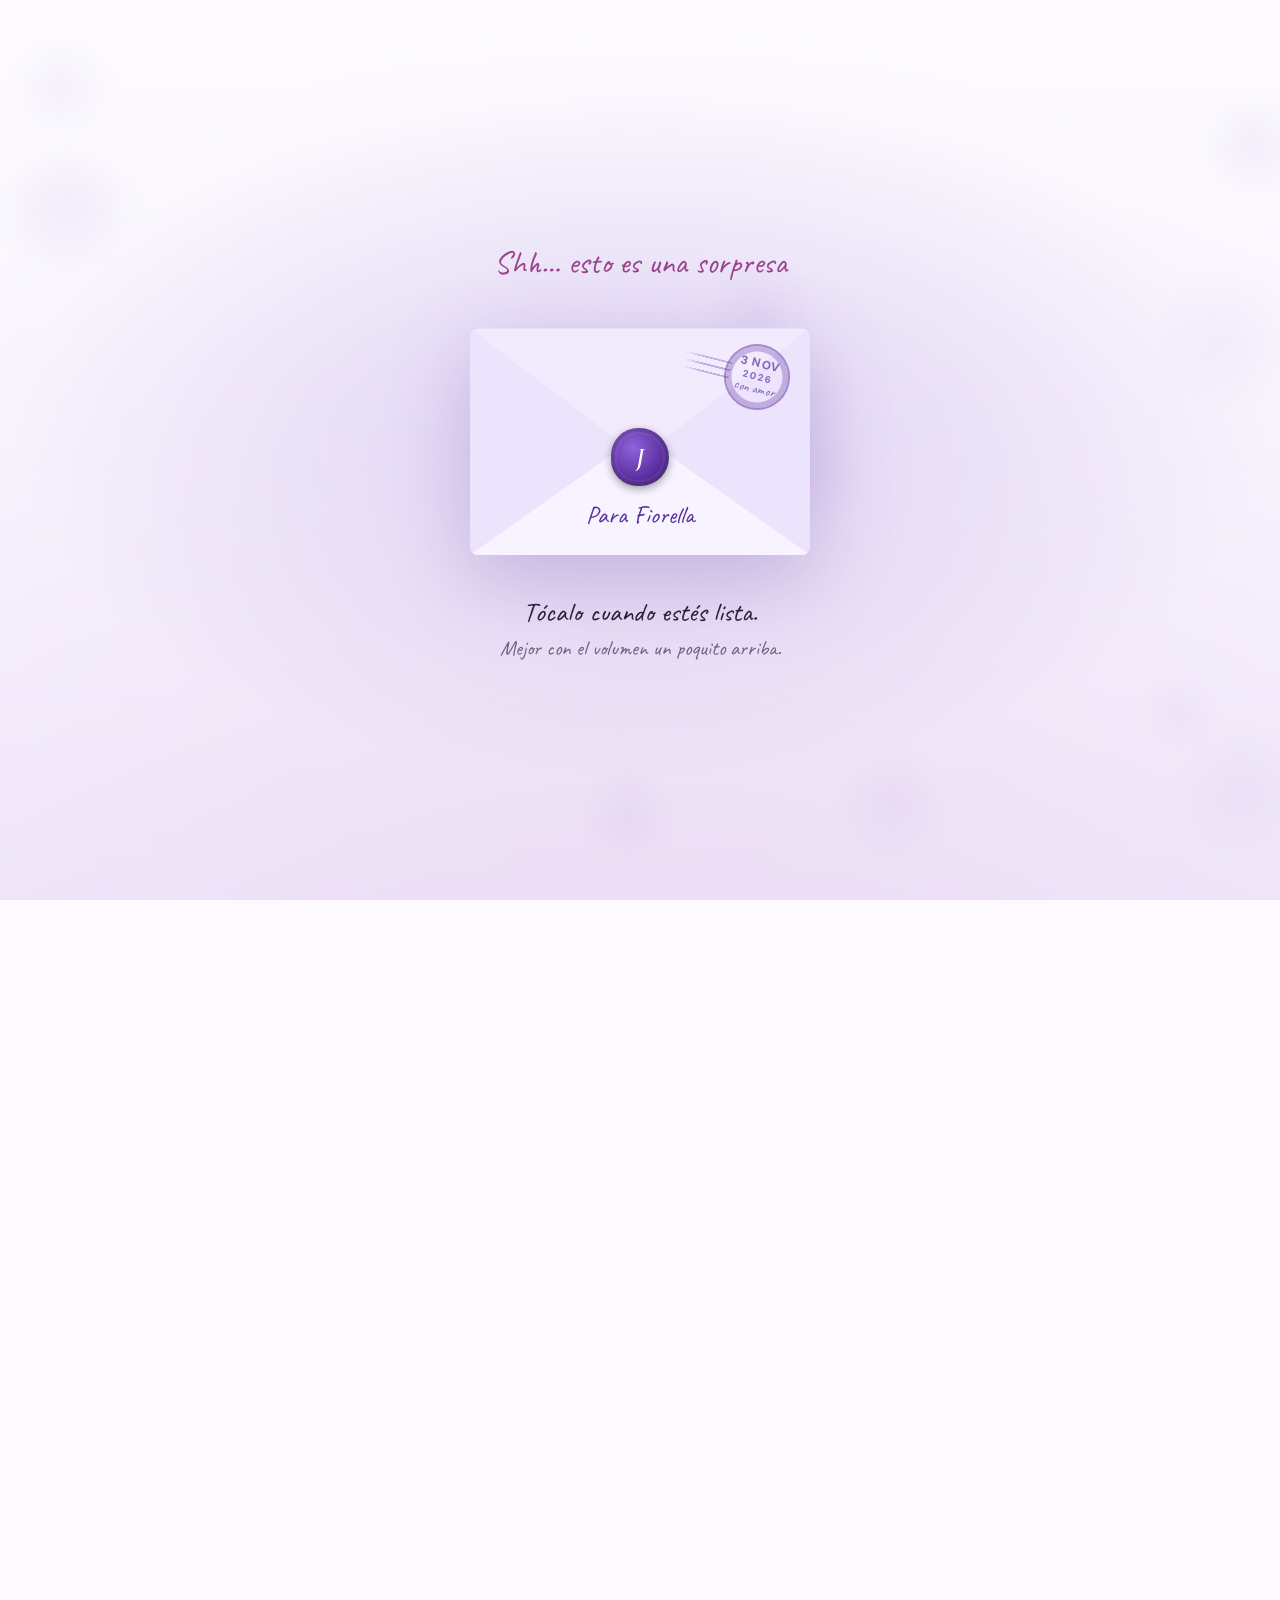
==== commit c0928090: "Letter shortcut, keepsake mode, undo coupons, no mic, accessibility - A discreet 'o empieza por la c" ====
--- a/index.html
+++ b/index.html
@@ -61,6 +61,7 @@
     </h1>
     <svg class="trazo" viewBox="0 0 320 40" aria-hidden="true"><path pathLength="1" d="M8 26 C 60 8, 120 34, 170 20 S 270 6, 312 22"/></svg>
     <p class="portada-firma mano">con todo mi amor, <span data-c="de">Josimar</span></p>
+    <a class="atajo-carta" href="#carta">o empieza por la carta</a>
     <p class="portada-fecha" id="portada-fecha" hidden></p>
     <a class="bajar" href="#tiempo"><span>baja despacito</span><svg viewBox="0 0 24 24" aria-hidden="true"><path d="M6 9l6 6 6-6"/></svg></a>
   </section>
@@ -191,6 +192,7 @@
     </header>
     <div class="constelacion" id="constelacion">
       <canvas id="estrellas" aria-hidden="true"></canvas>
+      <ul class="sr" id="susurros-lista" aria-label="Lo que dicen las estrellas"></ul>
       <div class="susurro" id="susurro" role="status" hidden></div>
       <div class="final-texto" id="final-texto" hidden>
         <p class="final-titulo" id="final-titulo"></p>
@@ -201,6 +203,7 @@
     <div class="final-acciones">
       <button class="boton" id="ultima" type="button">Una cosa más</button>
       <button class="boton boton-suave" id="otra-vez" type="button" hidden>Escuchar la música otra vez</button>
+      <a class="boton boton-suave" id="ver-carta-universo" href="carta-universo.html" hidden>Una carta más, sobre el universo</a>
     </div>
   </section>
 
--- a/estilos.css
+++ b/estilos.css
@@ -1578,3 +1578,23 @@
 /* Codex, 2-nov: la estrellita del bebé en violeta con halo lila, y "lumos" algo más visible. */
 .final-bebe::before { background: var(--violeta); box-shadow: 0 0 0 3px rgba(185, 163, 234, .45), 0 0 14px 4px rgba(185, 163, 234, .7); }
 .lumos-boton { opacity: .7; }
+
+/* Atajo discreto a la carta, desde la portada. */
+.atajo-carta {
+  margin-top: 6px;
+  font-size: .82rem;
+  letter-spacing: .04em;
+  color: var(--tenue);
+  text-decoration: underline;
+  text-underline-offset: 4px;
+  text-decoration-color: rgba(228, 212, 255, .4);
+  opacity: 0;
+}
+.abierto .atajo-carta { animation: aparece-suave 1.2s ease 3.8s forwards; }
+.atajo-carta:hover, .atajo-carta:focus-visible { color: var(--luz); }
+.atajo-carta:focus-visible { outline: 2px solid var(--vela); outline-offset: 4px; border-radius: 4px; }
+#carta { scroll-margin-top: 24px; }
+
+/* Deshacer un vale canjeado por error. */
+.vale-deshacer { padding: 2px 6px; border: 0; background: none; color: var(--tinta-suave); font-size: .74rem; text-decoration: underline; text-underline-offset: 3px; cursor: pointer; }
+.vale-deshacer:focus-visible { outline: 2px solid var(--violeta); outline-offset: 2px; border-radius: 4px; }
